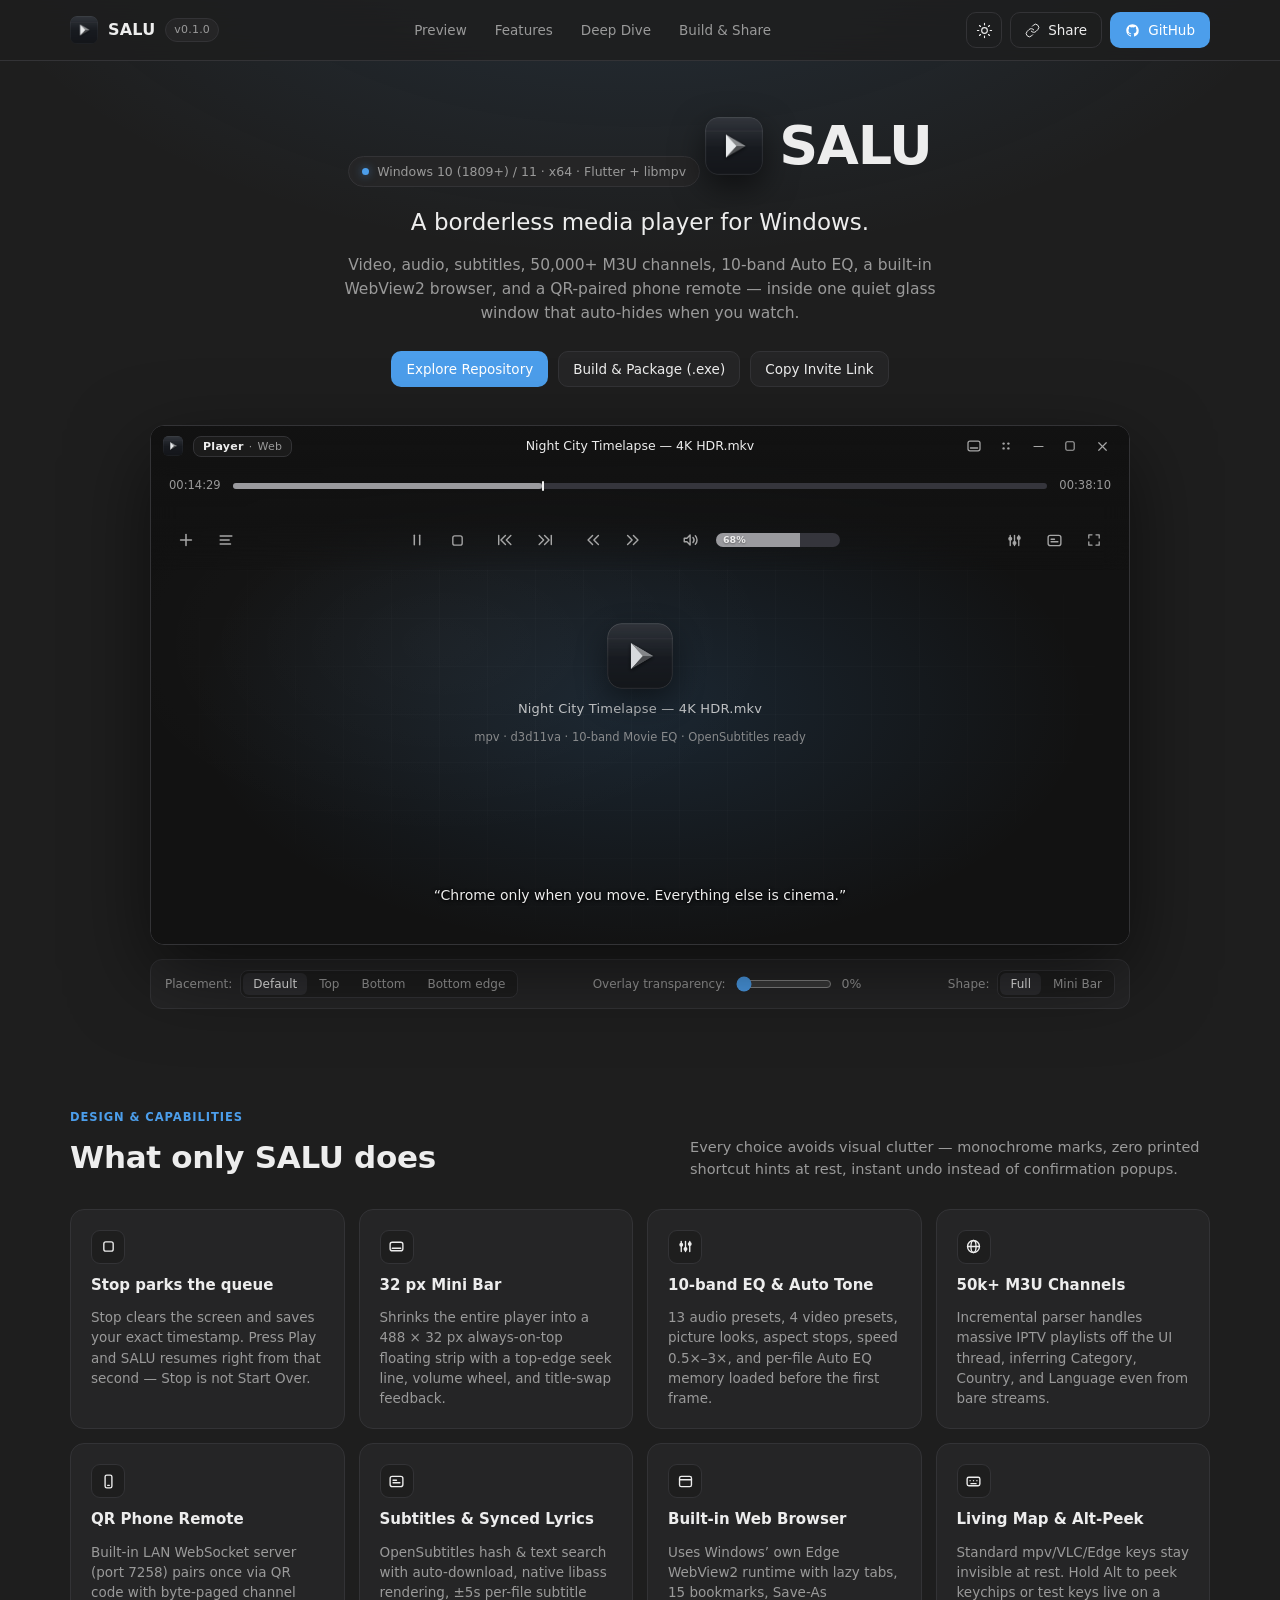
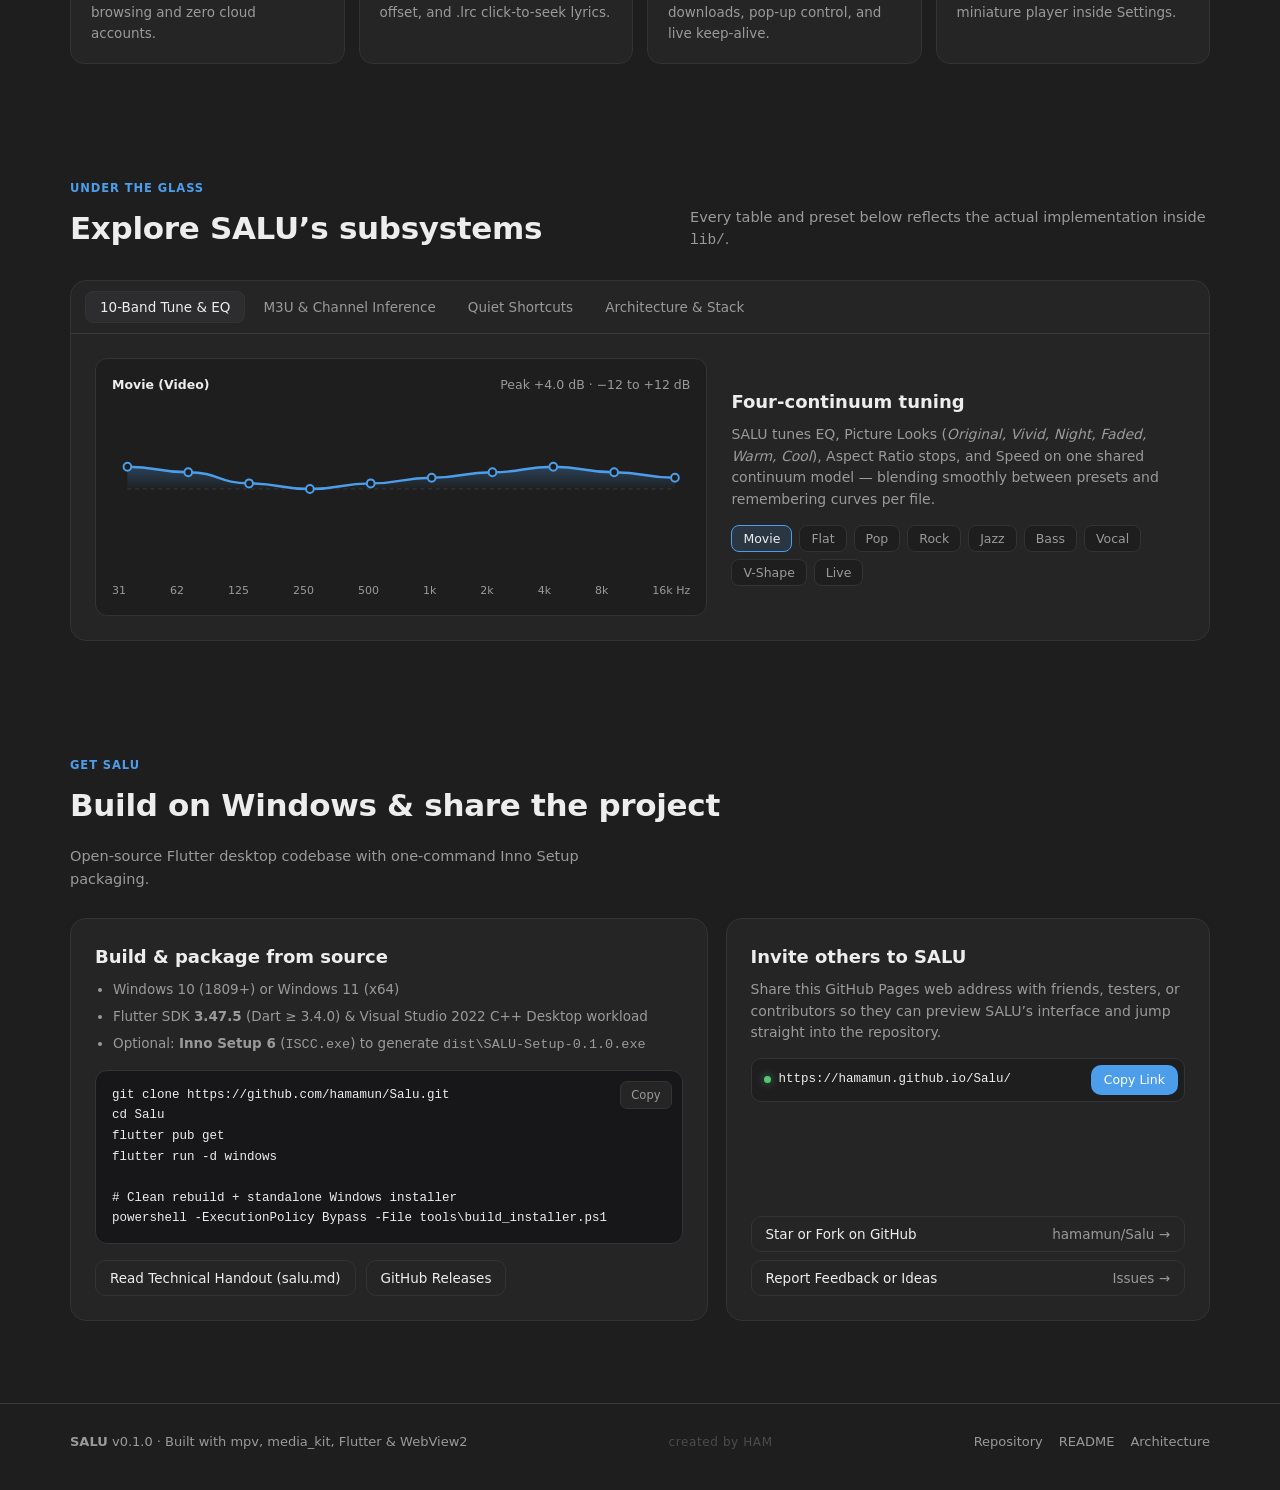
==== docs/index.html @ fbaf81c7 "docs: add README and GitHub Pages showcase site Co-authored-by: arena-agent <297053741+arena-agent@u" ====
<!DOCTYPE html>
<html lang="en" data-theme="dark">
<head>
  <meta charset="UTF-8" />
  <meta name="viewport" content="width=device-width, initial-scale=1.0" />
  <title>SALU — A borderless media player for Windows</title>
  <meta name="description" content="SALU is a borderless Flutter + mpv media player for Windows 10/11 with a 32 px Mini Bar, 10-band EQ, 50k+ M3U IPTV channels, subtitles & synced lyrics, built-in WebView2 browser, and QR phone remote." />
  <link rel="icon" type="image/png" href="assets/favicon.png" />

  <!-- Open Graph / Share preview -->
  <meta property="og:type" content="website" />
  <meta property="og:title" content="SALU — A borderless media player for Windows" />
  <meta property="og:description" content="Video, audio, subtitles, 50k+ M3U channels, 10-band EQ, 32 px Mini Bar, built-in Edge WebView2 browser, and QR Phone Remote — in one quiet glass window." />
  <meta property="og:url" content="https://hamamun.github.io/Salu/" />
  <meta property="og:image" content="https://hamamun.github.io/Salu/assets/og-card.png" />
  <meta name="twitter:card" content="summary_large_image" />
  <meta name="twitter:title" content="SALU — A borderless media player for Windows" />
  <meta name="twitter:description" content="A modern, mpv-powered borderless media player for Windows 10 & 11." />
  <meta name="twitter:image" content="https://hamamun.github.io/Salu/assets/og-card.png" />

  <link rel="stylesheet" href="styles.css" />
</head>
<body>
  <!-- Sticky Glass Header -->
  <header class="topbar">
    <div class="container topbar-inner">
      <a href="#top" class="brand" aria-label="SALU Home">
        <img src="assets/salu_logo.png" alt="SALU Logo" />
        <span class="brand-name">SALU</span>
        <span class="version-pill tabular">v0.1.0</span>
      </a>

      <nav class="nav-links" aria-label="Sections">
        <a href="#showcase">Preview</a>
        <a href="#features">Features</a>
        <a href="#explorer">Deep Dive</a>
        <a href="#install">Build &amp; Share</a>
      </nav>

      <div class="nav-actions">
        <button id="themeToggleBtn" class="btn btn-ghost btn-icon" type="button" title="Toggle Dark / Light theme" aria-label="Toggle Dark / Light theme">
          <svg width="17" height="17" viewBox="0 0 24 24" fill="none" stroke="currentColor" stroke-width="1.6" stroke-linecap="round" stroke-linejoin="round" aria-hidden="true">
            <circle cx="12" cy="12" r="4"></circle>
            <path d="M12 2v2M12 20v2M4.93 4.93l1.41 1.41M17.66 17.66l1.41 1.41M2 12h2M20 12h2M4.93 19.07l1.41-1.41M17.66 6.34l1.41-1.41"></path>
          </svg>
        </button>
        <button id="shareHeaderBtn" class="btn btn-ghost" type="button" title="Copy shareable link">
          <svg width="15" height="15" viewBox="0 0 24 24" fill="none" stroke="currentColor" stroke-width="1.6" stroke-linecap="round" stroke-linejoin="round" aria-hidden="true">
            <path d="M10 13a5 5 0 0 0 7.54.54l3-3a5 5 0 0 0-7.07-7.07l-1.72 1.71"></path>
            <path d="M14 11a5 5 0 0 0-7.54-.54l-3 3a5 5 0 0 0 7.07 7.07l1.71-1.71"></path>
          </svg>
          <span>Share</span>
        </button>
        <a class="btn btn-primary" href="https://github.com/hamamun/Salu" target="_blank" rel="noopener">
          <svg width="15" height="15" viewBox="0 0 24 24" fill="currentColor" aria-hidden="true">
            <path d="M12 2C6.477 2 2 6.484 2 12.017c0 4.425 2.865 8.18 6.839 9.504.5.092.682-.217.682-.483 0-.237-.008-.868-.013-1.703-2.782.605-3.369-1.343-3.369-1.343-.454-1.158-1.11-1.466-1.11-1.466-.908-.62.069-.608.069-.608 1.003.07 1.53 1.032 1.53 1.032.892 1.53 2.341 1.088 2.91.832.092-.647.35-1.088.636-1.338-2.22-.253-4.555-1.113-4.555-4.951 0-1.093.39-1.988 1.029-2.688-.103-.253-.446-1.272.098-2.65 0 0 .84-.27 2.75 1.026A9.564 9.564 0 0 1 12 6.844a9.59 9.59 0 0 1 2.504.337c1.909-1.296 2.747-1.027 2.747-1.027.546 1.379.202 2.398.1 2.651.64.7 1.028 1.595 1.028 2.688 0 3.848-2.339 4.695-4.566 4.943.359.309.678.92.678 1.855 0 1.338-.012 2.419-.012 2.747 0 .268.18.58.688.482A10.02 10.02 0 0 0 22 12.017C22 6.484 17.522 2 12 2Z"/>
          </svg>
          <span>GitHub</span>
        </a>
      </div>
    </div>
  </header>

  <main id="top">
    <!-- Hero + Interactive SALU Window -->
    <section id="showcase" class="hero">
      <div class="container">
        <div class="hero-header">
          <div class="hero-badge">
            <span class="status-dot accent"></span>
            <span>Windows 10 (1809+) / 11 · x64 · Flutter + libmpv</span>
          </div>
          <div class="hero-title-row">
            <img class="hero-logo" src="assets/salu_logo.png" alt="SALU" />
            <h1>SALU</h1>
          </div>
          <p class="hero-subtitle">A borderless media player for Windows.</p>
          <p class="hero-desc">
            Video, audio, subtitles, 50,000+ M3U channels, 10-band Auto EQ, a built-in WebView2 browser,
            and a QR-paired phone remote — inside one quiet glass window that auto-hides when you watch.
          </p>
          <div class="hero-ctas">
            <a class="btn btn-primary" href="https://github.com/hamamun/Salu" target="_blank" rel="noopener">Explore Repository</a>
            <a class="btn" href="#install">Build &amp; Package (.exe)</a>
            <button id="shareHeroBtn" class="btn" type="button">Copy Invite Link</button>
          </div>
        </div>

        <!-- Interactive SALU Player Mockup -->
        <div class="showcase-wrap">
          <div id="showcaseStage" class="showcase-stage">
            <!-- Full Window Mockup -->
            <div id="saluWindow" class="salu-window">
              <!-- Video / Audio Canvas -->
              <div class="player-canvas" id="playerCanvas">
                <div class="canvas-scene" id="canvasScene">
                  <div class="scene-grid"></div>
                </div>
                <div class="scene-center-mark">
                  <img src="assets/salu_logo.png" alt="" />
                  <div class="scene-status-line" id="canvasTitleLine">Night City Timelapse — 4K HDR.mkv</div>
                  <div class="scene-sub-line" id="canvasSubLine">mpv · d3d11va · 10-band Movie EQ · OpenSubtitles ready</div>
                </div>
                <div class="sample-subtitle" id="sampleSubtitle">“Chrome only when you move. Everything else is cinema.”</div>
              </div>

              <!-- Fused Chrome Block (Title Bar + Controller) -->
              <div class="chrome-shell" id="chromeShell" data-placement="default">
                <div class="chrome-titlebar">
                  <div class="title-left">
                    <img class="title-left-mark" src="assets/salu_logo.png" alt="" />
                    <button id="modeToggleBtn" class="mode-toggle" type="button" title="Switch Player · Web (Alt+W)">
                      <span class="mode-word is-lit" id="modeWordPlayer">Player</span>
                      <span class="mode-sep">·</span>
                      <span class="mode-word" id="modeWordWeb">Web</span>
                    </button>
                  </div>

                  <div class="title-center" id="windowTitleText">Night City Timelapse — 4K HDR.mkv</div>

                  <div class="title-captions">
                    <button id="enterMiniBtn" class="salu-icon-btn caption-btn" type="button" title="Mini Bar Mode (Ctrl+M)">
                      <svg width="16" height="16" viewBox="0 0 20 20" fill="none" stroke="currentColor" stroke-width="1.6" stroke-linecap="round" stroke-linejoin="round">
                        <rect x="2.5" y="4" width="15" height="12" rx="2.5"></rect>
                        <line x1="5.5" y1="12.5" x2="14.5" y2="12.5"></line>
                      </svg>
                    </button>
                    <button id="settingsHintBtn" class="salu-icon-btn caption-btn" type="button" title="Settings (F2)">
                      <svg width="16" height="16" viewBox="0 0 20 20" fill="currentColor">
                        <circle cx="7" cy="7" r="1.5"></circle>
                        <circle cx="13" cy="7" r="1.5"></circle>
                        <circle cx="7" cy="13" r="1.5"></circle>
                        <circle cx="13" cy="13" r="1.5"></circle>
                      </svg>
                    </button>
                    <button class="salu-icon-btn caption-btn" type="button" title="Minimize" onclick="window.__saluFlashOsd('Window · borderless caption')">
                      <svg width="15" height="15" viewBox="0 0 20 20" fill="none" stroke="currentColor" stroke-width="1.6" stroke-linecap="round">
                        <line x1="4" y1="10" x2="16" y2="10"></line>
                      </svg>
                    </button>
                    <button class="salu-icon-btn caption-btn" type="button" title="Maximize">
                      <svg width="14" height="14" viewBox="0 0 20 20" fill="none" stroke="currentColor" stroke-width="1.6" stroke-linejoin="round">
                        <rect x="4" y="4" width="12" height="12" rx="2"></rect>
                      </svg>
                    </button>
                    <button class="salu-icon-btn caption-btn" type="button" title="Close">
                      <svg width="15" height="15" viewBox="0 0 20 20" fill="none" stroke="currentColor" stroke-width="1.6" stroke-linecap="round">
                        <line x1="5" y1="5" x2="15" y2="15"></line>
                        <line x1="15" y1="5" x2="5" y2="15"></line>
                      </svg>
                    </button>
                  </div>
                </div>

                <!-- Controller Panel (Row 1 Timeline + Row 2 Controls) -->
                <div class="chrome-controller" id="chromeController">
                  <div class="timeline-row">
                    <span class="time-label tabular" id="timeElapsed">00:14:28</span>
                    <div class="seek-track" id="seekTrack" role="slider" aria-label="Timeline">
                      <div class="seek-fill" id="seekFill"></div>
                      <div class="seek-thumb" id="seekThumb"></div>
                      <div class="hover-chip tabular" id="hoverChip">00:14:28</div>
                    </div>
                    <span class="time-label right tabular" id="timeTotal">00:38:10</span>
                  </div>

                  <div class="controls-row">
                    <div class="ctrl-left">
                      <button id="openPlusBtn" class="salu-icon-btn ctrl-btn open-plus" type="button" title="Open media">
                        <svg width="18" height="18" viewBox="0 0 20 20" fill="none" stroke="currentColor" stroke-width="1.7" stroke-linecap="round">
                          <line x1="10" y1="4" x2="10" y2="16"></line>
                          <line x1="4" y1="10" x2="16" y2="10"></line>
                        </svg>
                      </button>

                      <!-- Level-1 Open Media Glass Pill -->
                      <div class="open-pill" id="openPill">
                        <button class="salu-icon-btn ctrl-btn" type="button" title="Open File (Ctrl+O)" data-open-action="Open File dialog">
                          <svg width="17" height="17" viewBox="0 0 20 20" fill="none" stroke="currentColor" stroke-width="1.6" stroke-linecap="round">
                            <rect x="2.5" y="3.5" width="15" height="13" rx="2"></rect>
                            <line x1="2.5" y1="8" x2="4.5" y2="8"></line>
                            <line x1="2.5" y1="12" x2="4.5" y2="12"></line>
                            <line x1="15.5" y1="8" x2="17.5" y2="8"></line>
                            <line x1="15.5" y1="12" x2="17.5" y2="12"></line>
                          </svg>
                        </button>
                        <button class="salu-icon-btn ctrl-btn" type="button" title="Open Folder (Ctrl+Shift+O)" data-open-action="Open Folder · natural sort">
                          <svg width="17" height="17" viewBox="0 0 20 20" fill="none" stroke="currentColor" stroke-width="1.6" stroke-linecap="round">
                            <rect x="5.5" y="3" width="12" height="10" rx="2" opacity="0.55"></rect>
                            <rect x="2.5" y="7" width="12" height="10" rx="2"></rect>
                          </svg>
                        </button>
                        <button class="salu-icon-btn ctrl-btn" type="button" title="Open URL / M3U (Ctrl+U)" data-open-action="Open URL · M3U / Stream">
                          <svg width="17" height="17" viewBox="0 0 20 20" fill="none" stroke="currentColor" stroke-width="1.6" stroke-linecap="round">
                            <g transform="rotate(-45 10 10)">
                              <rect x="3" y="7" width="8.5" height="6" rx="3"></rect>
                              <rect x="8.5" y="7" width="8.5" height="6" rx="3"></rect>
                            </g>
                          </svg>
                        </button>
                      </div>

                      <button id="playlistBtn" class="salu-icon-btn ctrl-btn" type="button" title="Playlist &amp; Channels (Ctrl+L)">
                        <svg width="18" height="18" viewBox="0 0 20 20" fill="none" stroke="currentColor" stroke-width="1.6" stroke-linecap="round">
                          <line x1="3.5" y1="5.5" x2="16.5" y2="5.5"></line>
                          <line x1="3.5" y1="10" x2="13.5" y2="10"></line>
                          <line x1="3.5" y1="14.5" x2="15" y2="14.5"></line>
                        </svg>
                      </button>
                    </div>

                    <div class="ctrl-center">
                      <div class="ctrl-group">
                        <button id="playPauseBtn" class="salu-icon-btn ctrl-btn" type="button" title="Play / Pause (Space)">
                          <svg id="playPauseSvg" width="18" height="18" viewBox="0 0 20 20" fill="none" stroke="currentColor" stroke-width="1.7" stroke-linecap="round" stroke-linejoin="round">
                            <line x1="7" y1="4.8" x2="7" y2="15.2"></line>
                            <line x1="13" y1="4.8" x2="13" y2="15.2"></line>
                          </svg>
                        </button>
                        <button id="stopBtn" class="salu-icon-btn ctrl-btn" type="button" title="Stop — parks queue (S)">
                          <svg width="17" height="17" viewBox="0 0 20 20" fill="none" stroke="currentColor" stroke-width="1.6" stroke-linejoin="round">
                            <rect x="4.5" y="4.5" width="11" height="11" rx="2.4"></rect>
                          </svg>
                        </button>
                      </div>

                      <div class="ctrl-group">
                        <button id="prevBtn" class="salu-icon-btn ctrl-btn" type="button" title="Previous item (PgUp)">
                          <svg width="18" height="18" viewBox="0 0 20 20" fill="none" stroke="currentColor" stroke-width="1.6" stroke-linecap="round" stroke-linejoin="round">
                            <line x1="3" y1="5" x2="3" y2="15"></line>
                            <polyline points="10.5,5 5.5,10 10.5,15"></polyline>
                            <polyline points="16.5,5 11.5,10 16.5,15"></polyline>
                          </svg>
                        </button>
                        <button id="nextBtn" class="salu-icon-btn ctrl-btn" type="button" title="Next item (PgDn)">
                          <svg width="18" height="18" viewBox="0 0 20 20" fill="none" stroke="currentColor" stroke-width="1.6" stroke-linecap="round" stroke-linejoin="round">
                            <polyline points="3.5,5 8.5,10 3.5,15"></polyline>
                            <polyline points="9.5,5 14.5,10 9.5,15"></polyline>
                            <line x1="17" y1="5" x2="17" y2="15"></line>
                          </svg>
                        </button>
                      </div>

                      <div class="ctrl-group">
                        <button id="seekBackBtn" class="salu-icon-btn ctrl-btn" type="button" title="Seek -5s (Left Arrow)">
                          <svg width="18" height="18" viewBox="0 0 20 20" fill="none" stroke="currentColor" stroke-width="1.6" stroke-linecap="round" stroke-linejoin="round">
                            <polyline points="9.5,5 4.5,10 9.5,15"></polyline>
                            <polyline points="16,5 11,10 16,15"></polyline>
                          </svg>
                        </button>
                        <button id="seekFwdBtn" class="salu-icon-btn ctrl-btn" type="button" title="Seek +5s (Right Arrow)">
                          <svg width="18" height="18" viewBox="0 0 20 20" fill="none" stroke="currentColor" stroke-width="1.6" stroke-linecap="round" stroke-linejoin="round">
                            <polyline points="4,5 9,10 4,15"></polyline>
                            <polyline points="10.5,5 15.5,10 10.5,15"></polyline>
                          </svg>
                        </button>
                      </div>

                      <div class="ctrl-sound">
                        <button id="muteBtn" class="salu-icon-btn ctrl-btn" type="button" title="Mute / Unmute (M)">
                          <svg id="muteSvg" width="18" height="18" viewBox="0 0 20 20" fill="none" stroke="currentColor" stroke-width="1.6" stroke-linecap="round" stroke-linejoin="round">
                            <polygon points="2.5,8 5.5,8 9,4.5 9,15.5 5.5,12 2.5,12"></polygon>
                            <path d="M12.2 7.2a4.2 4.2 0 0 1 0 5.6"></path>
                            <path d="M14.8 5.2a7 7 0 0 1 0 9.6"></path>
                          </svg>
                        </button>
                        <div class="volume-bar" id="volumeBar" title="Volume">
                          <div class="volume-fill" id="volumeFill"></div>
                          <span class="volume-pct tabular" id="volumePct">68%</span>
                        </div>
                      </div>
                    </div>

                    <div class="ctrl-right">
                      <button class="salu-icon-btn ctrl-btn" type="button" title="Tune · EQ &amp; Picture (Ctrl+E)" onclick="window.__saluFlashOsd('Tune · Movie EQ · Auto Tone')">
                        <svg width="17" height="17" viewBox="0 0 20 20" fill="none" stroke="currentColor" stroke-width="1.6" stroke-linecap="round">
                          <line x1="5" y1="4" x2="5" y2="16"></line>
                          <line x1="10" y1="4" x2="10" y2="16"></line>
                          <line x1="15" y1="4" x2="15" y2="16"></line>
                          <circle cx="5" cy="8" r="1.6" fill="currentColor"></circle>
                          <circle cx="10" cy="13" r="1.6" fill="currentColor"></circle>
                          <circle cx="15" cy="7" r="1.6" fill="currentColor"></circle>
                        </svg>
                      </button>
                      <button class="salu-icon-btn ctrl-btn" type="button" title="Tracks &amp; Subtitles (C / Ctrl+Shift+F)" onclick="window.__saluFlashOsd('Subtitles · English (.srt)')">
                        <svg width="17" height="17" viewBox="0 0 20 20" fill="none" stroke="currentColor" stroke-width="1.6" stroke-linecap="round">
                          <rect x="2.5" y="4" width="15" height="12" rx="2.5"></rect>
                          <line x1="6" y1="11.5" x2="14" y2="11.5"></line>
                          <line x1="6" y1="8.5" x2="10" y2="8.5"></line>
                        </svg>
                      </button>
                      <button class="salu-icon-btn ctrl-btn" type="button" title="Fullscreen (F / F11)" onclick="window.__saluFlashOsd('Fullscreen · cursor hides with chrome')">
                        <svg width="16" height="16" viewBox="0 0 20 20" fill="none" stroke="currentColor" stroke-width="1.6" stroke-linecap="round" stroke-linejoin="round">
                          <polyline points="3.5,7.5 3.5,3.5 7.5,3.5"></polyline>
                          <polyline points="12.5,3.5 16.5,3.5 16.5,7.5"></polyline>
                          <polyline points="16.5,12.5 16.5,16.5 12.5,16.5"></polyline>
                          <polyline points="7.5,16.5 3.5,16.5 3.5,12.5"></polyline>
                        </svg>
                      </button>
                    </div>
                  </div>
                </div>
              </div>

              <!-- OSD Capsule -->
              <div class="osd-capsule tabular" id="osdCapsule">
                <span id="osdText">Paused · 00:14:28</span>
              </div>

              <!-- Slide-Out Playlist Drawer -->
              <aside class="playlist-drawer" id="playlistDrawer" aria-label="Playlist Queue">
                <div class="drawer-header">
                  <div class="drawer-search">
                    <svg width="13" height="13" viewBox="0 0 20 20" fill="none" stroke="currentColor" stroke-width="1.7" stroke-linecap="round">
                      <circle cx="9" cy="9" r="5.5"></circle>
                      <line x1="13.2" y1="13.2" x2="17" y2="17"></line>
                    </svg>
                    <span>3 / 3</span>
                  </div>
                  <button id="closePlaylistBtn" class="salu-icon-btn" type="button" title="Close">
                    <svg width="14" height="14" viewBox="0 0 20 20" fill="none" stroke="currentColor" stroke-width="1.6" stroke-linecap="round">
                      <line x1="5" y1="5" x2="15" y2="15"></line>
                      <line x1="15" y1="5" x2="5" y2="15"></line>
                    </svg>
                  </button>
                </div>
                <div class="drawer-list" id="queueList"></div>
              </aside>

              <!-- Built-in WebView2 Browser Mode Surface -->
              <div class="web-surface" id="webSurface">
                <div class="web-tabs-bar">
                  <div class="web-tab is-active">
                    <span class="status-dot"></span>
                    <span>SALU Web Browser</span>
                  </div>
                  <div class="web-tab">
                    <span>GitHub · hamamun/Salu</span>
                  </div>
                </div>
                <div class="web-nav-bar">
                  <button class="salu-icon-btn" type="button" title="Back (Alt+Left)">
                    <svg width="15" height="15" viewBox="0 0 20 20" fill="none" stroke="currentColor" stroke-width="1.6" stroke-linecap="round" stroke-linejoin="round"><polyline points="12,4 6,10 12,16"></polyline></svg>
                  </button>
                  <button class="salu-icon-btn" type="button" title="Forward (Alt+Right)">
                    <svg width="15" height="15" viewBox="0 0 20 20" fill="none" stroke="currentColor" stroke-width="1.6" stroke-linecap="round" stroke-linejoin="round"><polyline points="8,4 14,10 8,16"></polyline></svg>
                  </button>
                  <button class="salu-icon-btn" type="button" title="Reload (Ctrl+R)">
                    <svg width="15" height="15" viewBox="0 0 20 20" fill="none" stroke="currentColor" stroke-width="1.6" stroke-linecap="round" stroke-linejoin="round"><path d="M16 10a6 6 0 1 1-1.76-4.24"></path><polyline points="16,3.5 16,7.5 12,7.5"></polyline></svg>
                  </button>
                  <div class="web-address">https://github.com/hamamun/Salu</div>
                  <button id="closeWebBtn" class="salu-icon-btn" type="button" title="Return to Player">
                    <svg width="15" height="15" viewBox="0 0 20 20" fill="none" stroke="currentColor" stroke-width="1.6" stroke-linecap="round"><line x1="5" y1="5" x2="15" y2="15"></line><line x1="15" y1="5" x2="5" y2="15"></line></svg>
                  </button>
                </div>
                <div class="web-start-page">
                  <img src="assets/salu_logo.png" alt="SALU Browser" />
                  <strong>SALU Web Browser</strong>
                  <span style="font-size:13px; color:var(--text-2); max-width:420px;">
                    Powered by Windows&rsquo; built-in Edge WebView2 runtime. Tabs stay alive in the background when you switch back to Player mode.
                  </span>
                  <div class="web-bookmarks">
                    <span class="web-bm-chip"><span class="status-dot"></span> Google Search</span>
                    <span class="web-bm-chip">Pop-up Guard ON</span>
                    <span class="web-bm-chip">Ask where to save</span>
                    <span class="web-bm-chip">Auto-clear policies</span>
                  </div>
                </div>
              </div>
            </div>

            <!-- 488x32 Mini Bar Mode Mockup -->
            <div id="miniBarWindow" class="mini-bar-window" aria-label="SALU Mini Bar">
              <div class="mini-top-meter" id="miniSeekMeter" title="Top-edge seek meter">
                <div class="mini-top-meter-fill" id="miniSeekFill"></div>
              </div>
              <img class="mini-brand" src="assets/salu_logo.png" alt="" />
              <button id="miniPlayBtn" class="salu-icon-btn mini-hit" type="button">
                <svg id="miniPlaySvg" width="15" height="15" viewBox="0 0 20 20" fill="none" stroke="currentColor" stroke-width="1.7" stroke-linecap="round">
                  <line x1="7" y1="5" x2="7" y2="15"></line><line x1="13" y1="5" x2="13" y2="15"></line>
                </svg>
              </button>
              <button id="miniStopBtn" class="salu-icon-btn mini-hit" type="button">
                <svg width="14" height="14" viewBox="0 0 20 20" fill="none" stroke="currentColor" stroke-width="1.6"><rect x="4.5" y="4.5" width="11" height="11" rx="2.4"></rect></svg>
              </button>
              <div class="mini-gap-sm"></div>
              <button id="miniPrevBtn" class="salu-icon-btn mini-hit" type="button">
                <svg width="14" height="14" viewBox="0 0 20 20" fill="none" stroke="currentColor" stroke-width="1.6" stroke-linecap="round" stroke-linejoin="round"><line x1="3" y1="5" x2="3" y2="15"></line><polyline points="10.5,5 5.5,10 10.5,15"></polyline><polyline points="16.5,5 11.5,10 16.5,15"></polyline></svg>
              </button>
              <button id="miniNextBtn" class="salu-icon-btn mini-hit" type="button">
                <svg width="14" height="14" viewBox="0 0 20 20" fill="none" stroke="currentColor" stroke-width="1.6" stroke-linecap="round" stroke-linejoin="round"><polyline points="3.5,5 8.5,10 3.5,15"></polyline><polyline points="9.5,5 14.5,10 9.5,15"></polyline><line x1="17" y1="5" x2="17" y2="15"></line></svg>
              </button>
              <div class="mini-gap-md"></div>
              <button id="miniMuteBtn" class="salu-icon-btn mini-hit" type="button">
                <svg width="14" height="14" viewBox="0 0 20 20" fill="none" stroke="currentColor" stroke-width="1.6" stroke-linecap="round" stroke-linejoin="round"><polygon points="2.5,8 5.5,8 9,4.5 9,15.5 5.5,12 2.5,12"></polygon><path d="M12.5 7.5a3.8 3.8 0 0 1 0 5"></path></svg>
              </button>
              <div class="mini-wheel" id="miniWheel" title="Scroll or click to step volume"></div>
              <div class="mini-title" id="miniTitleText">Night City Timelapse — 4K HDR.mkv</div>
              <button id="exitMiniBtn" class="salu-icon-btn mini-hit" type="button" title="Restore full window (Esc)">
                <svg width="14" height="14" viewBox="0 0 20 20" fill="none" stroke="currentColor" stroke-width="1.6" stroke-linecap="round" stroke-linejoin="round"><polyline points="12,4 16,4 16,8"></polyline><polyline points="8,16 4,16 4,12"></polyline><line x1="16" y1="4" x2="11" y2="9"></line><line x1="4" y1="16" x2="9" y2="11"></line></svg>
              </button>
            </div>
          </div>

          <!-- Interactive Appearance Controls (reflecting Settings -> Appearance) -->
          <div class="showcase-toolbar">
            <div class="toolbar-group">
              <span class="toolbar-label">Placement:</span>
              <div class="pill-switch" id="placementPills">
                <button class="pill-opt is-selected" type="button" data-placement="default">Default</button>
                <button class="pill-opt" type="button" data-placement="top">Top</button>
                <button class="pill-opt" type="button" data-placement="bottom">Bottom</button>
                <button class="pill-opt" type="button" data-placement="bottomEdge">Bottom edge</button>
              </div>
            </div>

            <div class="toolbar-group">
              <span class="toolbar-label">Overlay transparency:</span>
              <div class="range-control">
                <input id="transparencySlider" type="range" min="0" max="40" step="5" value="0" aria-label="Overlay transparency percentage" />
                <span id="transparencyVal" class="tabular" style="min-width: 32px; color: var(--text-2);">0%</span>
              </div>
            </div>

            <div class="toolbar-group">
              <span class="toolbar-label">Shape:</span>
              <div class="pill-switch">
                <button class="pill-opt is-selected" id="shapeFullBtn" type="button">Full</button>
                <button class="pill-opt" id="shapeMiniBtn" type="button">Mini Bar</button>
              </div>
            </div>
          </div>
        </div>
      </div>
    </section>

    <!-- What Only SALU Does -->
    <section id="features" class="section">
      <div class="container">
        <div class="section-head">
          <div>
            <div class="section-kicker">Design &amp; Capabilities</div>
            <h2 class="section-title">What only SALU does</h2>
          </div>
          <p class="section-note">
            Every choice avoids visual clutter — monochrome marks, zero printed shortcut hints at rest, instant undo instead of confirmation popups.
          </p>
        </div>

        <div class="feature-grid">
          <article class="feature-card">
            <div class="feature-icon">
              <svg width="17" height="17" viewBox="0 0 20 20" fill="none" stroke="currentColor" stroke-width="1.6"><rect x="4.5" y="4.5" width="11" height="11" rx="2.4"></rect></svg>
            </div>
            <h3>Stop parks the queue</h3>
            <p>Stop clears the screen and saves your exact timestamp. Press Play and SALU resumes right from that second — Stop is not Start Over.</p>
          </article>

          <article class="feature-card">
            <div class="feature-icon">
              <svg width="17" height="17" viewBox="0 0 20 20" fill="none" stroke="currentColor" stroke-width="1.6" stroke-linecap="round"><rect x="2.5" y="5" width="15" height="10" rx="2.5"></rect><line x1="5" y1="12" x2="15" y2="12"></line></svg>
            </div>
            <h3>32 px Mini Bar</h3>
            <p>Shrinks the entire player into a 488 × 32 px always-on-top floating strip with a top-edge seek line, volume wheel, and title-swap feedback.</p>
          </article>

          <article class="feature-card">
            <div class="feature-icon">
              <svg width="17" height="17" viewBox="0 0 20 20" fill="none" stroke="currentColor" stroke-width="1.6" stroke-linecap="round"><line x1="5" y1="4" x2="5" y2="16"></line><line x1="10" y1="4" x2="10" y2="16"></line><line x1="15" y1="4" x2="15" y2="16"></line><circle cx="5" cy="8" r="1.5" fill="currentColor"></circle><circle cx="10" cy="13" r="1.5" fill="currentColor"></circle><circle cx="15" cy="7" r="1.5" fill="currentColor"></circle></svg>
            </div>
            <h3>10-band EQ &amp; Auto Tone</h3>
            <p>13 audio presets, 4 video presets, picture looks, aspect stops, speed 0.5×–3×, and per-file Auto EQ memory loaded before the first frame.</p>
          </article>

          <article class="feature-card">
            <div class="feature-icon">
              <svg width="17" height="17" viewBox="0 0 20 20" fill="none" stroke="currentColor" stroke-width="1.6" stroke-linecap="round"><circle cx="10" cy="10" r="7"></circle><ellipse cx="10" cy="10" rx="3" ry="7"></ellipse><line x1="3" y1="10" x2="17" y2="10"></line></svg>
            </div>
            <h3>50k+ M3U Channels</h3>
            <p>Incremental parser handles massive IPTV playlists off the UI thread, inferring Category, Country, and Language even from bare streams.</p>
          </article>

          <article class="feature-card">
            <div class="feature-icon">
              <svg width="17" height="17" viewBox="0 0 20 20" fill="none" stroke="currentColor" stroke-width="1.6" stroke-linecap="round"><rect x="6" y="2.5" width="8" height="15" rx="2"></rect><line x1="9" y1="14.5" x2="11" y2="14.5"></line></svg>
            </div>
            <h3>QR Phone Remote</h3>
            <p>Built-in LAN WebSocket server (port 7258) pairs once via QR code with byte-paged channel browsing and zero cloud accounts.</p>
          </article>

          <article class="feature-card">
            <div class="feature-icon">
              <svg width="17" height="17" viewBox="0 0 20 20" fill="none" stroke="currentColor" stroke-width="1.6" stroke-linecap="round"><rect x="2.5" y="4" width="15" height="12" rx="2.5"></rect><line x1="6" y1="11.5" x2="14" y2="11.5"></line><line x1="6" y1="8.5" x2="10" y2="8.5"></line></svg>
            </div>
            <h3>Subtitles &amp; Synced Lyrics</h3>
            <p>OpenSubtitles hash &amp; text search with auto-download, native libass rendering, ±5s per-file subtitle offset, and .lrc click-to-seek lyrics.</p>
          </article>

          <article class="feature-card">
            <div class="feature-icon">
              <svg width="17" height="17" viewBox="0 0 20 20" fill="none" stroke="currentColor" stroke-width="1.6" stroke-linecap="round"><rect x="3" y="4" width="14" height="12" rx="2"></rect><line x1="3" y1="8" x2="17" y2="8"></line></svg>
            </div>
            <h3>Built-in Web Browser</h3>
            <p>Uses Windows&rsquo; own Edge WebView2 runtime with lazy tabs, 15 bookmarks, Save-As downloads, pop-up control, and live keep-alive.</p>
          </article>

          <article class="feature-card">
            <div class="feature-icon">
              <svg width="17" height="17" viewBox="0 0 20 20" fill="none" stroke="currentColor" stroke-width="1.6" stroke-linecap="round"><rect x="2.5" y="5" width="15" height="10" rx="2"></rect><line x1="6" y1="9" x2="6" y2="9"></line><line x1="10" y1="9" x2="10" y2="9"></line><line x1="14" y1="9" x2="14" y2="9"></line><line x1="7" y1="12.5" x2="13" y2="12.5"></line></svg>
            </div>
            <h3>Living Map &amp; Alt-Peek</h3>
            <p>Standard mpv/VLC/Edge keys stay invisible at rest. Hold Alt to peek keychips or test keys live on a miniature player inside Settings.</p>
          </article>
        </div>
      </div>
    </section>

    <!-- Interactive Deep Dive Tabs -->
    <section id="explorer" class="section">
      <div class="container">
        <div class="section-head">
          <div>
            <div class="section-kicker">Under the Glass</div>
            <h2 class="section-title">Explore SALU&rsquo;s subsystems</h2>
          </div>
          <p class="section-note">
            Every table and preset below reflects the actual implementation inside <code style="font-family:var(--font-mono);">lib/</code>.
          </p>
        </div>

        <div class="explorer-card">
          <div class="explorer-tabs" role="tablist">
            <button class="explorer-tab is-active" type="button" data-pane="pane-eq">10-Band Tune &amp; EQ</button>
            <button class="explorer-tab" type="button" data-pane="pane-iptv">M3U &amp; Channel Inference</button>
            <button class="explorer-tab" type="button" data-pane="pane-shortcuts">Quiet Shortcuts</button>
            <button class="explorer-tab" type="button" data-pane="pane-stack">Architecture &amp; Stack</button>
          </div>

          <!-- Pane 1: EQ Curve -->
          <div id="pane-eq" class="explorer-pane is-active">
            <div class="eq-layout">
              <div class="eq-canvas-box">
                <div style="display:flex; justify-content:space-between; align-items:center; margin-bottom:10px; font-size:12.5px; color:var(--text-2);">
                  <span id="eqPresetLabel" style="color:var(--text); font-weight:600;">Movie (Video EQ)</span>
                  <span class="tabular" id="eqPeakLabel">Peak +4.0 dB · −12 to +12 dB</span>
                </div>
                <svg id="eqSvg" class="eq-svg" viewBox="0 0 600 170" preserveAspectRatio="none"></svg>
                <div style="display:flex; justify-content:space-between; font-size:11px; color:var(--text-2); margin-top:8px;" class="tabular">
                  <span>31</span><span>62</span><span>125</span><span>250</span><span>500</span><span>1k</span><span>2k</span><span>4k</span><span>8k</span><span>16k Hz</span>
                </div>
              </div>

              <div>
                <h3 style="margin:0 0 8px; font-size:18px;">Four-continuum tuning</h3>
                <p style="margin:0 0 14px; font-size:14px; color:var(--text-2);">
                  SALU tunes EQ, Picture Looks (<em>Original, Vivid, Night, Faded, Warm, Cool</em>), Aspect Ratio stops, and Speed on one shared continuum model — blending smoothly between presets and remembering curves per file.
                </p>
                <div class="eq-presets" id="eqPresetsContainer"></div>
              </div>
            </div>
          </div>

          <!-- Pane 2: IPTV -->
          <div id="pane-iptv" class="explorer-pane">
            <div class="iptv-grid">
              <div>
                <h3 style="margin:0 0 8px; font-size:18px;">Zero-cap incremental M3U8 parsing</h3>
                <p style="margin:0 0 12px; font-size:14px; color:var(--text-2);">
                  Playlists opened from local files or direct URLs are parsed incrementally by SALU itself — never dumped raw into mpv. Even bare playlists without tags infer Country and Language from <code style="font-family:var(--font-mono);">tvg-id</code>, prefixes, or stream queries.
                </p>
                <ul class="req-list">
                  <li><strong>Grouping modes:</strong> Flat · Category · Country · Language</li>
                  <li><strong>Provider favourites:</strong> survive credential rotations without storing raw stream URLs</li>
                  <li><strong>3-strike dead-channel skip:</strong> automatically advances past unreachable streams</li>
                  <li><strong>Clean live timeline:</strong> still soft indicator light inside the controller</li>
                </ul>
              </div>

              <div class="channel-sample-list">
                <div class="channel-row">
                  <span class="channel-meta">
                    <span class="status-dot"></span>
                    <span>ATN Bangla HD</span>
                  </span>
                  <span class="channel-meta">
                    <span class="channel-tag">BD · tvg-id</span>
                    <span class="channel-tag">Bangla</span>
                  </span>
                </div>
                <div class="channel-row">
                  <span class="channel-meta">
                    <span class="status-dot"></span>
                    <span>US | World News Live</span>
                  </span>
                  <span class="channel-meta">
                    <span class="channel-tag">US · group-title</span>
                    <span class="channel-tag">English</span>
                  </span>
                </div>
                <div class="channel-row">
                  <span class="channel-meta">
                    <span class="status-dot"></span>
                    <span>IN: Sony Ten 2 HD</span>
                  </span>
                  <span class="channel-meta">
                    <span class="channel-tag">IN · prefix</span>
                    <span class="channel-tag">Sports</span>
                  </span>
                </div>
                <div class="channel-row">
                  <span class="channel-meta">
                    <span class="status-dot" style="background:var(--dead); box-shadow:none;"></span>
                    <span>Stream Timeout (3-strike skipped)</span>
                  </span>
                  <span class="channel-meta">
                    <span class="channel-tag">Auto-skip</span>
                  </span>
                </div>
              </div>
            </div>
          </div>

          <!-- Pane 3: Shortcuts -->
          <div id="pane-shortcuts" class="explorer-pane">
            <div class="shortcut-scope-bar">
              <div>
                <strong style="font-size:15px;">One key, one meaning per mode</strong>
                <div style="font-size:13px; color:var(--text-2);">Modeled after mpv, VLC, and Microsoft Edge standards. Hold <kbd>Alt</kbd> inside SALU to peek bindings on hover.</div>
              </div>
              <div class="pill-switch" id="shortcutScopePills">
                <button class="pill-opt is-selected" type="button" data-scope="player">Player</button>
                <button class="pill-opt" type="button" data-scope="mini">Mini</button>
                <button class="pill-opt" type="button" data-scope="web">Web</button>
              </div>
            </div>
            <div class="shortcut-grid" id="shortcutGrid"></div>
          </div>

          <!-- Pane 4: Stack -->
          <div id="pane-stack" class="explorer-pane">
            <div class="stack-grid">
              <div class="stack-item">
                <strong>Flutter 3.47.5 + Win32</strong>
                <span>Borderless custom title bar via <code style="font-family:var(--font-mono);">window_manager</code>, strict single-instance IPC, multi-monitor DPI clamping.</span>
              </div>
              <div class="stack-item">
                <strong>media_kit + libmpv-2.dll</strong>
                <span>Hardware-accelerated playback (<code style="font-family:var(--font-mono);">d3d11va</code>), native <code style="font-family:var(--font-mono);">libass</code> subtitle rendering, audio filters.</span>
              </div>
              <div class="stack-item">
                <strong>Vendored WebView2</strong>
                <span>Wraps Windows&rsquo; system Edge runtime with <code style="font-family:var(--font-mono);">PreferredColorScheme</code> and Save-As download deferrals.</span>
              </div>
              <div class="stack-item">
                <strong>LAN Remote Server</strong>
                <span>Port <code style="font-family:var(--font-mono);">7258</code> authenticated WebSocket + QR pairing + byte-bounded 8 KiB paged queue protocol.</span>
              </div>
              <div class="stack-item">
                <strong>Detached Updater</strong>
                <span>Checks <code style="font-family:var(--font-mono);">libmpv-2.dll</code>, <code style="font-family:var(--font-mono);">WebView2Loader.dll</code>, and <code style="font-family:var(--font-mono);">yt-dlp.exe</code> with lock-safe swap on exit.</span>
              </div>
              <div class="stack-item">
                <strong>Inno Setup 6 Installer</strong>
                <span>Clean x64 installer (<code style="font-family:var(--font-mono);">salu.iss</code>) with HKCU Open-With registration &amp; clean uninstaller hooks.</span>
              </div>
            </div>
          </div>
        </div>
      </div>
    </section>

    <!-- Build, Package & Invite Others -->
    <section id="install" class="section">
      <div class="container">
        <div class="section-head">
          <div>
            <div class="section-kicker">Get SALU</div>
            <h2 class="section-title">Build on Windows &amp; share the project</h2>
          </div>
          <p class="section-note">
            Open-source Flutter desktop codebase with one-command Inno Setup packaging.
          </p>
        </div>

        <div class="install-grid">
          <div class="panel-card">
            <div>
              <h3 style="margin:0 0 8px; font-size:18px;">Build &amp; package from source</h3>
              <ul class="req-list" style="margin-bottom:14px;">
                <li>Windows 10 (1809+) or Windows 11 (x64)</li>
                <li>Flutter SDK <strong>3.47.5</strong> (Dart &ge; 3.4.0) &amp; Visual Studio 2022 C++ Desktop workload</li>
                <li>Optional: <strong>Inno Setup 6</strong> (<code style="font-family:var(--font-mono);">ISCC.exe</code>) to generate <code style="font-family:var(--font-mono);">dist\SALU-Setup-0.1.0.exe</code></li>
              </ul>

              <div class="code-block">
                <button id="copyBuildBtn" class="copy-btn" type="button">Copy</button>
<pre style="margin:0; font-family:inherit;">git clone https://github.com/hamamun/Salu.git
cd Salu
flutter pub get
flutter run -d windows

# Clean rebuild + standalone Windows installer
powershell -ExecutionPolicy Bypass -File tools\build_installer.ps1</pre>
              </div>
            </div>

            <div style="display:flex; flex-wrap:wrap; gap:10px;">
              <a class="btn" href="https://github.com/hamamun/Salu/blob/main/salu.md" target="_blank" rel="noopener">Read Technical Handout (salu.md)</a>
              <a class="btn" href="https://github.com/hamamun/Salu/releases" target="_blank" rel="noopener">GitHub Releases</a>
            </div>
          </div>

          <div class="panel-card">
            <div>
              <h3 style="margin:0 0 8px; font-size:18px;">Invite others to SALU</h3>
              <p style="margin:0 0 14px; font-size:14px; color:var(--text-2);">
                Share this GitHub Pages web address with friends, testers, or contributors so they can preview SALU&rsquo;s interface and jump straight into the repository.
              </p>

              <div class="share-box" style="margin-bottom:14px;">
                <span class="status-dot"></span>
                <span class="share-url" id="shareUrlText">https://hamamun.github.io/Salu/</span>
                <button id="copyShareUrlBtn" class="btn btn-primary" type="button" style="height:30px; padding:0 12px; font-size:12.5px;">Copy Link</button>
              </div>
            </div>

            <div style="display:flex; flex-direction:column; gap:8px;">
              <a class="btn" href="https://github.com/hamamun/Salu" target="_blank" rel="noopener" style="justify-content:space-between;">
                <span>Star or Fork on GitHub</span>
                <span style="color:var(--text-2);">hamamun/Salu &rarr;</span>
              </a>
              <a class="btn" href="https://github.com/hamamun/Salu/issues" target="_blank" rel="noopener" style="justify-content:space-between;">
                <span>Report Feedback or Ideas</span>
                <span style="color:var(--text-2);">Issues &rarr;</span>
              </a>
            </div>
          </div>
        </div>
      </div>
    </section>
  </main>

  <footer class="footer">
    <div class="container footer-inner">
      <div>
        <strong>SALU</strong> <span style="color:var(--text-2);">v0.1.0 · Built with mpv, media_kit, Flutter &amp; WebView2</span>
      </div>
      <div class="footer-sig">created by HAM</div>
      <div class="footer-links">
        <a href="https://github.com/hamamun/Salu" target="_blank" rel="noopener">Repository</a>
        <a href="https://github.com/hamamun/Salu/blob/main/README.md" target="_blank" rel="noopener">README</a>
        <a href="https://github.com/hamamun/Salu/blob/main/salu.md" target="_blank" rel="noopener">Architecture</a>
      </div>
    </div>
  </footer>

  <!-- Glass OSD-style Page Toast -->
  <div id="pageToast" class="page-toast" role="status" aria-live="polite">
    <span class="status-dot"></span>
    <span id="pageToastText">Link copied</span>
  </div>

  <script src="app.js"></script>
</body>
</html>
---- docs/styles.css ----
/* ==========================================================================
   SALU — GitHub Pages Showcase Stylesheet
   Tokens faithfully mirror lib/theme/app_theme.dart (AppPalette.saluDefault
   and AppPalette.light), plus OverlayAppearance (0%–40% tint reduction).
   ========================================================================== */

:root,
[data-theme="dark"] {
  --bg: #1E1E1E;
  --bg-deep: #171718;
  --backdrop: #121212;
  --surface: #252526;
  --surface-hi: #2D2D30;
  --glass-rgb: 30, 30, 30;
  --glass-alpha: 0.80;
  --accent: #4C9EEB;
  --accent-soft: rgba(76, 158, 235, 0.14);
  --text: #EDEDED;
  --icon-idle: #A6A6A6;
  --text-2: #9A9A9A;
  --whisper: rgba(237, 237, 237, 0.22);
  --divider: #3A3A3C;
  --outline: #333336;
  --alive: #57C777;
  --dead: #E05B5B;
  --unknown: #5A5A5E;
  --bar-track: #35353C;
  --bar-fill: rgba(255, 255, 255, 0.50);
  --bar-thumb: #F2F2F2;
  --bar-tick: rgba(255, 255, 255, 0.22);
  --chip-bg: rgba(44, 44, 49, 0.94);
  --hover-wash: rgba(255, 255, 255, 0.055);
  --caption-hover: rgba(255, 255, 255, 0.10);
  --scrim-rgb: 18, 18, 18;
  --shadow: rgba(0, 0, 0, 0.55);
  --code-bg: #171719;
  color-scheme: dark;
}

[data-theme="light"] {
  --bg: #F4F4F4;
  --bg-deep: #EAEAEF;
  --backdrop: #121212;
  --surface: #FFFFFF;
  --surface-hi: #E8E8EA;
  --glass-rgb: 244, 244, 247;
  --glass-alpha: 0.84;
  --accent: #1769AA;
  --accent-soft: rgba(23, 105, 170, 0.12);
  --text: #202124;
  --icon-idle: #5F6368;
  --text-2: #5F6368;
  --whisper: rgba(32, 33, 36, 0.24);
  --divider: #D5D5D8;
  --outline: #C9C9CE;
  --alive: #218739;
  --dead: #C62828;
  --unknown: #77777A;
  --bar-track: #B8BBC0;
  --bar-fill: rgba(102, 106, 112, 0.50);
  --bar-thumb: #25272B;
  --bar-tick: rgba(0, 0, 0, 0.22);
  --chip-bg: rgba(255, 255, 255, 0.96);
  --hover-wash: rgba(0, 0, 0, 0.045);
  --caption-hover: rgba(0, 0, 0, 0.08);
  --scrim-rgb: 244, 244, 247;
  --shadow: rgba(0, 0, 0, 0.18);
  --code-bg: #EBEBF0;
  color-scheme: light;
}

:root {
  --overlay-keep: 1;
  --font-sans: "Segoe UI Variable Display", "Segoe UI Variable Text", "Segoe UI Variable", "Segoe UI", -apple-system, BlinkMacSystemFont, system-ui, sans-serif;
  --font-mono: ui-monospace, "Cascadia Mono", "Consolas", "SFMono-Regular", monospace;
}

*, *::before, *::after {
  box-sizing: border-box;
}

html {
  scroll-behavior: smooth;
  background-color: var(--bg);
  color: var(--text);
  font-family: var(--font-sans);
  -webkit-font-smoothing: antialiased;
  -moz-osx-font-smoothing: grayscale;
}

body {
  margin: 0;
  background:
    radial-gradient(1000px 540px at 50% -120px, var(--accent-soft), transparent 70%),
    var(--bg);
  color: var(--text);
  line-height: 1.55;
  overflow-x: hidden;
  transition: background-color 180ms ease, color 180ms ease;
}

a {
  color: inherit;
  text-decoration: none;
}

button {
  font-family: inherit;
  cursor: pointer;
  border: none;
  background: none;
  color: inherit;
  padding: 0;
}

.tabular {
  font-variant-numeric: tabular-nums;
}

.container {
  width: min(1140px, calc(100% - 32px));
  margin: 0 auto;
}

/* ── SALU Icon Recipe (follow.md) ───────────────────────────────────────── */

.salu-icon-btn {
  display: inline-flex;
  align-items: center;
  justify-content: center;
  color: var(--icon-idle);
  transition: color 120ms ease-out, transform 120ms ease-out, opacity 120ms ease-out;
  user-select: none;
}

.salu-icon-btn:hover {
  color: var(--text);
  transform: scale(1.06);
}

.salu-icon-btn:active {
  transform: scale(0.90);
}

.salu-icon-btn.is-active {
  color: var(--text);
  filter: drop-shadow(0 0 6px rgba(255, 255, 255, 0.25));
}

.salu-icon-btn.is-dimmed {
  opacity: 0.35;
}

/* ── Sticky Glass Navigation ────────────────────────────────────────────── */

.topbar {
  position: sticky;
  top: 0;
  z-index: 40;
  background: rgba(var(--glass-rgb), 0.82);
  backdrop-filter: blur(18px);
  -webkit-backdrop-filter: blur(18px);
  border-bottom: 1px solid var(--outline);
}

.topbar-inner {
  display: flex;
  align-items: center;
  justify-content: space-between;
  gap: 16px;
  height: 60px;
}

.brand {
  display: inline-flex;
  align-items: center;
  gap: 10px;
  font-weight: 600;
  letter-spacing: 0.2px;
}

.brand img {
  width: 28px;
  height: 28px;
  border-radius: 7px;
  display: block;
}

.brand-name {
  font-size: 16px;
  font-weight: 600;
}

.version-pill {
  font-size: 11px;
  font-weight: 500;
  padding: 2px 8px;
  border-radius: 999px;
  background: var(--surface);
  border: 1px solid var(--outline);
  color: var(--text-2);
}

.nav-links {
  display: flex;
  align-items: center;
  gap: 6px;
}

.nav-links a {
  font-size: 13.5px;
  color: var(--text-2);
  padding: 6px 11px;
  border-radius: 8px;
  transition: color 120ms ease, background-color 120ms ease;
}

.nav-links a:hover {
  color: var(--text);
  background: var(--hover-wash);
}

.nav-actions {
  display: flex;
  align-items: center;
  gap: 8px;
}

.btn {
  display: inline-flex;
  align-items: center;
  justify-content: center;
  gap: 8px;
  height: 36px;
  padding: 0 14px;
  border-radius: 10px;
  font-size: 13.5px;
  font-weight: 500;
  border: 1px solid var(--outline);
  background: var(--surface);
  color: var(--text);
  transition: background-color 140ms ease, border-color 140ms ease, transform 100ms ease;
  white-space: nowrap;
}

.btn:hover {
  background: var(--surface-hi);
  border-color: var(--divider);
}

.btn:active {
  transform: scale(0.97);
}

.btn-primary {
  background: var(--accent);
  border-color: transparent;
  color: #FFFFFF;
}

.btn-primary:hover {
  background: #3d8fd9;
  border-color: transparent;
}

[data-theme="light"] .btn-primary:hover {
  background: #13578d;
}

.btn-ghost {
  background: transparent;
}

.btn-icon {
  width: 36px;
  padding: 0;
}

/* ── Hero Section ───────────────────────────────────────────────────────── */

.hero {
  padding: 56px 0 42px;
}

.hero-header {
  text-align: center;
  max-width: 740px;
  margin: 0 auto 38px;
}

.hero-badge {
  display: inline-flex;
  align-items: center;
  gap: 8px;
  padding: 5px 13px;
  border-radius: 999px;
  background: var(--surface);
  border: 1px solid var(--outline);
  color: var(--text-2);
  font-size: 12.5px;
  font-weight: 500;
  margin-bottom: 18px;
}

.status-dot {
  width: 7px;
  height: 7px;
  border-radius: 50%;
  background: var(--alive);
  box-shadow: 0 0 8px rgba(87, 199, 119, 0.65);
}

.status-dot.accent {
  background: var(--accent);
  box-shadow: 0 0 8px rgba(76, 158, 235, 0.55);
}

.hero-title-row {
  display: inline-flex;
  align-items: center;
  justify-content: center;
  gap: 16px;
  margin-bottom: 12px;
}

.hero-logo {
  width: 58px;
  height: 58px;
  border-radius: 14px;
  box-shadow: 0 12px 32px var(--shadow);
}

.hero h1 {
  margin: 0;
  font-size: clamp(36px, 5vw, 54px);
  line-height: 1.08;
  font-weight: 700;
  letter-spacing: -0.02em;
}

.hero-subtitle {
  margin: 0 0 12px;
  font-size: clamp(18px, 2.4vw, 23px);
  font-weight: 500;
  color: var(--text);
}

.hero-desc {
  margin: 0 auto 26px;
  font-size: 15.5px;
  color: var(--text-2);
  max-width: 630px;
}

.hero-ctas {
  display: flex;
  flex-wrap: wrap;
  align-items: center;
  justify-content: center;
  gap: 10px;
}

/* ── Interactive SALU Window Showcase ───────────────────────────────────── */

.showcase-wrap {
  max-width: 980px;
  margin: 0 auto;
}

.showcase-stage {
  position: relative;
  min-height: 520px;
  display: flex;
  align-items: center;
  justify-content: center;
  transition: min-height 240ms ease;
}

.showcase-stage.is-mini {
  min-height: 180px;
}

.salu-window {
  position: relative;
  width: 100%;
  height: 520px;
  background: var(--backdrop);
  border-radius: 14px;
  border: 1px solid var(--outline);
  box-shadow: 0 28px 80px var(--shadow);
  overflow: hidden;
  display: flex;
  flex-direction: column;
  user-select: none;
}

/* Simulated video canvas inside the borderless window */
.player-canvas {
  position: absolute;
  inset: 0;
  display: flex;
  align-items: center;
  justify-content: center;
  background:
    radial-gradient(620px 340px at 50% 54%, rgba(76, 158, 235, 0.14), transparent 72%),
    radial-gradient(480px 280px at 30% 42%, rgba(255, 255, 255, 0.03), transparent 70%),
    var(--backdrop);
  overflow: hidden;
}

.canvas-scene {
  position: absolute;
  inset: 0;
  opacity: 0.72;
  transition: opacity 350ms ease, filter 300ms ease;
  pointer-events: none;
}

.canvas-scene.is-stopped {
  opacity: 0.18;
}

/* Subtle animated cinema horizon inside mockup */
.scene-grid {
  position: absolute;
  inset: 0;
  background-image:
    linear-gradient(to right, rgba(255, 255, 255, 0.025) 1px, transparent 1px),
    linear-gradient(to bottom, rgba(255, 255, 255, 0.025) 1px, transparent 1px);
  background-size: 48px 48px;
  mask-image: radial-gradient(ellipse at center, black 30%, transparent 78%);
}

.scene-center-mark {
  position: relative;
  z-index: 2;
  display: flex;
  flex-direction: column;
  align-items: center;
  gap: 10px;
  text-align: center;
  padding: 20px;
}

.scene-center-mark img {
  width: 66px;
  height: 66px;
  border-radius: 15px;
  opacity: 0.92;
  box-shadow: 0 12px 32px rgba(0, 0, 0, 0.5);
  transition: transform 260ms ease, opacity 260ms ease;
}

.scene-status-line {
  font-size: 13px;
  color: rgba(237, 237, 237, 0.78);
  letter-spacing: 0.2px;
}

.scene-sub-line {
  font-size: 11.5px;
  color: rgba(166, 166, 166, 0.78);
}

.sample-subtitle {
  position: absolute;
  bottom: 34px;
  left: 50%;
  transform: translateX(-50%);
  z-index: 4;
  font-size: 14px;
  font-weight: 500;
  color: #EDEDED;
  text-shadow: 0 1px 4px rgba(0, 0, 0, 0.95), 0 0 2px rgba(0, 0, 0, 0.95);
  padding: 3px 10px;
  transition: bottom 200ms ease, opacity 180ms ease;
  pointer-events: none;
  text-align: center;
  white-space: nowrap;
}

/* Top Fused Chrome Block (Title Bar 40px + Controller 108px = 148px) */
.chrome-shell {
  position: absolute;
  left: 0;
  right: 0;
  top: 0;
  z-index: 15;
  pointer-events: none;
}

.chrome-shell > * {
  pointer-events: auto;
}

.chrome-titlebar {
  height: 40px;
  padding: 0 12px;
  display: flex;
  align-items: center;
  justify-content: space-between;
  position: relative;
  background: linear-gradient(
    to bottom,
    rgba(var(--scrim-rgb), calc(0.94 * var(--overlay-keep))),
    rgba(var(--scrim-rgb), calc(0.84 * var(--overlay-keep)))
  );
  backdrop-filter: blur(18px);
}

.chrome-shell[data-placement="top"] .chrome-controller,
.chrome-shell[data-placement="bottom"] .chrome-controller,
.chrome-shell[data-placement="bottomEdge"] .chrome-controller {
  background: rgba(var(--glass-rgb), calc(0.84 * var(--overlay-keep)));
  backdrop-filter: blur(18px);
  border: 1px solid var(--outline);
  border-radius: 12px;
  margin: 0 16px;
}

.chrome-shell[data-placement="default"] .chrome-controller {
  background: linear-gradient(
    to bottom,
    rgba(var(--scrim-rgb), calc(0.84 * var(--overlay-keep))) 0%,
    rgba(var(--scrim-rgb), calc(0.76 * var(--overlay-keep))) 55%,
    rgba(var(--scrim-rgb), 0) 100%
  );
  backdrop-filter: blur(14px);
}

.chrome-shell[data-placement="top"] .chrome-controller {
  margin-top: 10px;
}

.chrome-shell[data-placement="bottom"] {
  top: 0;
  bottom: 0;
  display: flex;
  flex-direction: column;
  justify-content: space-between;
  padding-bottom: 20px;
}

.chrome-shell[data-placement="bottomEdge"] {
  top: 0;
  bottom: 0;
  display: flex;
  flex-direction: column;
  justify-content: space-between;
}

.chrome-shell[data-placement="bottomEdge"] .chrome-controller {
  margin: 0;
  border-radius: 0;
  border-left: none;
  border-right: none;
  border-bottom: none;
}

.title-left {
  display: flex;
  align-items: center;
  gap: 10px;
  z-index: 2;
}

.title-left-mark {
  width: 20px;
  height: 20px;
  border-radius: 5px;
}

/* Player · Web Toggle Pill (web_mode_toggle.dart) */
.mode-toggle {
  display: inline-flex;
  align-items: center;
  gap: 5px;
  padding: 3px 9px;
  border-radius: 8px;
  background: rgba(var(--glass-rgb), calc(var(--glass-alpha) * var(--overlay-keep)));
  border: 1px solid var(--outline);
  font-size: 11px;
  letter-spacing: 0.3px;
}

.mode-word {
  color: var(--text-2);
  font-weight: 500;
  transition: color 140ms ease;
}

.mode-word.is-lit {
  color: var(--text);
  font-weight: 600;
}

.mode-sep {
  color: var(--text-2);
  font-size: 10.5px;
}

.title-center {
  position: absolute;
  left: 50%;
  transform: translateX(-50%);
  font-size: 12.5px;
  font-weight: 500;
  color: var(--text);
  max-width: 42%;
  white-space: nowrap;
  overflow: hidden;
  text-overflow: ellipsis;
  pointer-events: none;
}

.title-captions {
  display: flex;
  align-items: center;
  gap: 2px;
  z-index: 2;
}

.caption-btn {
  width: 30px;
  height: 30px;
}

/* Controller Panel (108px) */
.chrome-controller {
  height: 104px;
  padding: 6px 18px 12px;
  display: flex;
  flex-direction: column;
  justify-content: space-between;
  transition: margin 180ms ease, border-radius 180ms ease;
}

.timeline-row {
  position: relative;
  display: flex;
  align-items: center;
  gap: 12px;
  height: 28px;
}

.time-label {
  font-size: 11.5px;
  color: var(--text-2);
  min-width: 52px;
}

.time-label.right {
  text-align: right;
}

.seek-track {
  position: relative;
  flex: 1;
  height: 6px;
  border-radius: 999px;
  background: var(--bar-track);
  cursor: pointer;
  transition: height 120ms ease;
}

.seek-track:hover {
  height: 9px;
}

.seek-fill {
  position: absolute;
  left: 0;
  top: 0;
  bottom: 0;
  width: 38%;
  border-radius: 999px;
  background: var(--bar-fill);
  transition: width 80ms linear;
}

.seek-thumb {
  position: absolute;
  top: -2px;
  bottom: -2px;
  width: 2px;
  left: 38%;
  background: var(--bar-thumb);
  border-radius: 1px;
}

.hover-chip {
  position: absolute;
  top: -30px;
  transform: translateX(-50%);
  padding: 2px 7px;
  border-radius: 6px;
  background: var(--chip-bg);
  border: 1px solid var(--outline);
  font-size: 11px;
  color: var(--text);
  pointer-events: none;
  opacity: 0;
  transition: opacity 100ms ease;
  white-space: nowrap;
}

.seek-track:hover .hover-chip {
  opacity: 1;
}

.controls-row {
  height: 36px;
  display: flex;
  align-items: center;
  justify-content: space-between;
  gap: 8px;
}

.ctrl-left,
.ctrl-right {
  display: flex;
  align-items: center;
  gap: 6px;
  position: relative;
}

.ctrl-center {
  display: flex;
  align-items: center;
  justify-content: center;
  gap: 14px;
  flex: 1;
  min-width: 0;
}

.ctrl-group {
  display: flex;
  align-items: center;
  gap: 6px;
}

.ctrl-sound {
  display: flex;
  align-items: center;
  gap: 8px;
  margin-left: 10px;
}

.ctrl-btn {
  width: 34px;
  height: 34px;
  border-radius: 8px;
}

/* Volume Bar (140x14, value inside fill) */
.volume-bar {
  position: relative;
  width: 124px;
  height: 14px;
  border-radius: 7px;
  background: var(--bar-track);
  cursor: pointer;
  overflow: hidden;
  transition: height 120ms ease;
}

.volume-bar:hover {
  height: 16px;
}

.volume-fill {
  position: absolute;
  left: 0;
  top: 0;
  bottom: 0;
  width: 68%;
  background: var(--bar-fill);
  transition: width 90ms ease;
}

.volume-pct {
  position: relative;
  z-index: 2;
  font-size: 9.5px;
  font-weight: 600;
  line-height: 14px;
  padding: 0 7px;
  color: var(--text);
  text-shadow: 0 1px 2px rgba(0, 0, 0, 0.35);
  display: block;
}

/* Open Media Pill (+ -> x) */
.open-plus svg {
  transition: transform 130ms ease-out;
}

.open-plus.is-open svg {
  transform: rotate(45deg);
}

.open-pill {
  position: absolute;
  top: 40px;
  left: 0;
  display: none;
  align-items: center;
  gap: 4px;
  padding: 5px 8px;
  border-radius: 12px;
  background: rgba(var(--glass-rgb), calc(var(--glass-alpha) * var(--overlay-keep)));
  backdrop-filter: blur(18px);
  border: 1px solid var(--outline);
  box-shadow: 0 10px 28px var(--shadow);
  z-index: 25;
}

.open-pill.is-open {
  display: inline-flex;
  animation: pop-in 140ms ease-out;
}

@keyframes pop-in {
  from {
    opacity: 0;
    transform: scale(0.95) translateY(-4px);
  }
  to {
    opacity: 1;
    transform: scale(1) translateY(0);
  }
}

/* OSD Deck (top center at kChromeBlockHeight + 8 = 156px) */
.osd-capsule {
  position: absolute;
  top: 156px;
  left: 50%;
  transform: translate(-50%, -8px);
  z-index: 24;
  display: inline-flex;
  align-items: center;
  gap: 10px;
  height: 36px;
  padding: 0 14px;
  border-radius: 10px;
  background: rgba(var(--glass-rgb), calc(var(--glass-alpha) * var(--overlay-keep)));
  backdrop-filter: blur(18px);
  border: 1px solid var(--outline);
  box-shadow: 0 8px 24px var(--shadow);
  font-size: 12.5px;
  color: var(--text);
  opacity: 0;
  pointer-events: none;
  transition: opacity 150ms ease, transform 150ms ease;
}

.osd-capsule.is-visible {
  opacity: 1;
  transform: translate(-50%, 0);
}

.chrome-shell[data-placement="bottom"] ~ .osd-capsule,
.chrome-shell[data-placement="bottomEdge"] ~ .osd-capsule {
  top: 56px;
}

/* Slide-out Playlist Panel (322px right glass drawer) */
.playlist-drawer {
  position: absolute;
  top: 144px;
  right: 0;
  bottom: 0;
  width: 310px;
  z-index: 18;
  background: rgba(var(--glass-rgb), calc(0.84 * var(--overlay-keep)));
  backdrop-filter: blur(18px);
  border-top: 1px solid var(--outline);
  border-left: 1px solid var(--outline);
  border-top-left-radius: 14px;
  padding: 10px;
  display: flex;
  flex-direction: column;
  gap: 8px;
  transform: translateX(100%);
  transition: transform 220ms cubic-bezier(0.22, 1, 0.36, 1);
}

.playlist-drawer.is-open {
  transform: translateX(0);
}

.chrome-shell[data-placement="bottom"] ~ .playlist-drawer,
.chrome-shell[data-placement="bottomEdge"] ~ .playlist-drawer {
  top: 40px;
  bottom: 124px;
  border-bottom-left-radius: 14px;
  border-bottom: 1px solid var(--outline);
}

.drawer-header {
  display: flex;
  align-items: center;
  gap: 6px;
}

.drawer-search {
  flex: 1;
  height: 28px;
  border-radius: 14px;
  background: var(--hover-wash);
  border: 1px solid var(--outline);
  display: flex;
  align-items: center;
  gap: 6px;
  padding: 0 9px;
  font-size: 11.5px;
  color: var(--text-2);
}

.drawer-list {
  flex: 1;
  overflow-y: auto;
  display: flex;
  flex-direction: column;
  gap: 3px;
}

.queue-row {
  display: flex;
  align-items: center;
  gap: 8px;
  height: 36px;
  padding: 0 9px;
  border-radius: 9px;
  font-size: 12px;
  color: var(--text-2);
  cursor: pointer;
  transition: background-color 110ms ease, color 110ms ease;
}

.queue-row:hover {
  background: var(--hover-wash);
  color: var(--text);
}

.queue-row.is-playing {
  background: var(--hover-wash);
  color: var(--text);
  font-weight: 500;
}

.queue-row-name {
  flex: 1;
  overflow: hidden;
  text-overflow: ellipsis;
  white-space: nowrap;
}

.queue-row-dur {
  font-size: 11px;
  color: var(--text-2);
}

/* Built-in WebView2 Browser Mode Surface inside Mockup */
.web-surface {
  position: absolute;
  top: 40px;
  left: 0;
  right: 0;
  bottom: 0;
  background: var(--bg);
  z-index: 16;
  display: none;
  flex-direction: column;
}

.web-surface.is-active {
  display: flex;
}

.web-tabs-bar {
  height: 36px;
  padding: 0 12px;
  display: flex;
  align-items: center;
  gap: 6px;
  border-bottom: 1px solid var(--divider);
  background: var(--surface);
}

.web-tab {
  display: inline-flex;
  align-items: center;
  gap: 7px;
  height: 26px;
  padding: 0 10px;
  border-radius: 7px;
  font-size: 11.5px;
  color: var(--text-2);
  background: transparent;
}

.web-tab.is-active {
  background: var(--surface-hi);
  color: var(--text);
  border: 1px solid var(--outline);
}

.web-nav-bar {
  height: 40px;
  padding: 0 12px;
  display: flex;
  align-items: center;
  gap: 8px;
  border-bottom: 1px solid var(--divider);
  background: var(--bg);
}

.web-address {
  flex: 1;
  height: 28px;
  border-radius: 8px;
  background: var(--surface);
  border: 1px solid var(--outline);
  display: flex;
  align-items: center;
  padding: 0 10px;
  font-size: 12px;
  color: var(--text-2);
  font-family: var(--font-mono);
}

.web-start-page {
  flex: 1;
  display: flex;
  flex-direction: column;
  align-items: center;
  justify-content: center;
  gap: 12px;
  padding: 24px;
  text-align: center;
}

.web-start-page img {
  width: 48px;
  height: 48px;
  border-radius: 12px;
}

.web-bookmarks {
  display: flex;
  flex-wrap: wrap;
  justify-content: center;
  gap: 8px;
  margin-top: 6px;
}

.web-bm-chip {
  display: inline-flex;
  align-items: center;
  gap: 6px;
  padding: 5px 11px;
  border-radius: 8px;
  background: var(--surface);
  border: 1px solid var(--outline);
  font-size: 12px;
  color: var(--text-2);
}

/* Mini Bar Mode (488 x 32 px always-on-top strip) */
.mini-bar-window {
  display: none;
  position: relative;
  width: min(488px, 100%);
  height: 36px;
  background: rgba(var(--glass-rgb), calc(0.97 * var(--overlay-keep)));
  border-radius: 8px;
  border: 1px solid var(--outline);
  box-shadow: 0 20px 50px var(--shadow);
  padding: 4px 6px 0;
  align-items: center;
  gap: 4px;
  user-select: none;
}

.mini-bar-window.is-active {
  display: flex;
  animation: pop-in 180ms ease-out;
}

.mini-top-meter {
  position: absolute;
  top: 2px;
  left: 7px;
  right: 7px;
  height: 2px;
  border-radius: 2px;
  background: var(--bar-track);
  overflow: hidden;
  cursor: pointer;
}

.mini-top-meter-fill {
  height: 100%;
  width: 38%;
  background: var(--bar-fill);
}

.mini-brand {
  width: 18px;
  height: 18px;
  border-radius: 4px;
  margin-right: 4px;
}

.mini-gap-sm { width: 3px; }
.mini-gap-md { width: 8px; }
.mini-gap-lg { width: 14px; }

.mini-hit {
  width: 24px;
  height: 26px;
}

.mini-wheel {
  width: 18px;
  height: 18px;
  border-radius: 50%;
  border: 2px solid var(--bar-track);
  border-top-color: var(--text);
  border-right-color: var(--text);
  cursor: ns-resize;
  flex-shrink: 0;
}

.mini-title {
  flex: 1;
  min-width: 0;
  font-size: 11.5px;
  color: var(--text);
  white-space: nowrap;
  overflow: hidden;
  text-overflow: ellipsis;
  padding: 0 6px;
}

/* Mockup Control Bar Below Showcase */
.showcase-toolbar {
  margin-top: 14px;
  padding: 10px 14px;
  border-radius: 12px;
  background: var(--surface);
  border: 1px solid var(--outline);
  display: flex;
  flex-wrap: wrap;
  align-items: center;
  justify-content: space-between;
  gap: 12px;
  font-size: 12.5px;
}

.toolbar-group {
  display: flex;
  align-items: center;
  gap: 8px;
  flex-wrap: wrap;
}

.toolbar-label {
  color: var(--text-2);
  font-size: 12px;
}

.pill-switch {
  display: inline-flex;
  padding: 2px;
  border-radius: 8px;
  background: var(--bg);
  border: 1px solid var(--outline);
  gap: 2px;
}

.pill-opt {
  padding: 4px 10px;
  border-radius: 6px;
  font-size: 12px;
  color: var(--text-2);
  transition: background-color 120ms ease, color 120ms ease;
}

.pill-opt.is-selected {
  background: var(--surface-hi);
  color: var(--text);
  font-weight: 500;
}

.range-control {
  display: inline-flex;
  align-items: center;
  gap: 8px;
}

.range-control input[type="range"] {
  accent-color: var(--accent);
  width: 96px;
}

/* ── Sections ───────────────────────────────────────────────────────────── */

.section {
  padding: 58px 0;
}

.section-head {
  margin-bottom: 28px;
  display: flex;
  align-items: flex-end;
  justify-content: space-between;
  gap: 16px;
  flex-wrap: wrap;
}

.section-kicker {
  font-size: 11.5px;
  font-weight: 600;
  text-transform: uppercase;
  letter-spacing: 0.08em;
  color: var(--accent);
  margin-bottom: 6px;
}

.section-title {
  margin: 0;
  font-size: clamp(24px, 3vw, 31px);
  font-weight: 650;
  letter-spacing: -0.01em;
}

.section-note {
  margin: 0;
  font-size: 14.5px;
  color: var(--text-2);
  max-width: 520px;
}

/* Feature Bento Grid */
.feature-grid {
  display: grid;
  grid-template-columns: repeat(4, minmax(0, 1fr));
  gap: 14px;
}

.feature-card {
  background: var(--surface);
  border: 1px solid var(--outline);
  border-radius: 14px;
  padding: 20px;
  display: flex;
  flex-direction: column;
  gap: 10px;
  transition: border-color 150ms ease, background-color 150ms ease, transform 150ms ease;
}

.feature-card:hover {
  border-color: var(--divider);
  background: var(--surface-hi);
  transform: translateY(-2px);
}

.feature-icon {
  width: 34px;
  height: 34px;
  border-radius: 9px;
  background: var(--bg);
  border: 1px solid var(--outline);
  display: inline-flex;
  align-items: center;
  justify-content: center;
  color: var(--text);
}

.feature-card h3 {
  margin: 0;
  font-size: 15px;
  font-weight: 600;
}

.feature-card p {
  margin: 0;
  font-size: 13.5px;
  color: var(--text-2);
  line-height: 1.5;
}

/* Deep Dive Tabs (Tune / IPTV / Shortcuts / Stack) */
.explorer-card {
  background: var(--surface);
  border: 1px solid var(--outline);
  border-radius: 16px;
  overflow: hidden;
}

.explorer-tabs {
  display: flex;
  align-items: center;
  gap: 4px;
  padding: 10px 14px;
  border-bottom: 1px solid var(--divider);
  overflow-x: auto;
}

.explorer-tab {
  padding: 7px 14px;
  border-radius: 8px;
  font-size: 13.5px;
  font-weight: 500;
  color: var(--text-2);
  white-space: nowrap;
  transition: background-color 120ms ease, color 120ms ease;
}

.explorer-tab:hover {
  background: var(--hover-wash);
  color: var(--text);
}

.explorer-tab.is-active {
  background: var(--surface-hi);
  color: var(--text);
  border: 1px solid var(--outline);
}

.explorer-pane {
  display: none;
  padding: 24px;
}

.explorer-pane.is-active {
  display: block;
}

/* EQ Curve Interactive Panel */
.eq-layout {
  display: grid;
  grid-template-columns: 1.35fr 1fr;
  gap: 24px;
  align-items: center;
}

.eq-canvas-box {
  background: var(--bg);
  border: 1px solid var(--outline);
  border-radius: 12px;
  padding: 16px;
}

.eq-svg {
  width: 100%;
  height: 170px;
  display: block;
}

.eq-presets {
  display: flex;
  flex-wrap: wrap;
  gap: 7px;
  margin-top: 14px;
}

.preset-chip {
  padding: 5px 11px;
  border-radius: 8px;
  background: var(--bg);
  border: 1px solid var(--outline);
  font-size: 12.5px;
  color: var(--text-2);
  transition: all 120ms ease;
}

.preset-chip:hover {
  color: var(--text);
  border-color: var(--divider);
}

.preset-chip.is-active {
  background: var(--accent-soft);
  border-color: var(--accent);
  color: var(--text);
}

/* IPTV Explorer */
.iptv-grid {
  display: grid;
  grid-template-columns: 1fr 1.1fr;
  gap: 24px;
  align-items: start;
}

.channel-sample-list {
  background: var(--bg);
  border: 1px solid var(--outline);
  border-radius: 12px;
  padding: 12px;
  display: flex;
  flex-direction: column;
  gap: 6px;
}

.channel-row {
  display: flex;
  align-items: center;
  justify-content: space-between;
  gap: 10px;
  padding: 8px 10px;
  border-radius: 8px;
  background: var(--surface);
  border: 1px solid var(--outline);
  font-size: 13px;
}

.channel-meta {
  display: inline-flex;
  align-items: center;
  gap: 8px;
}

.channel-tag {
  font-size: 11px;
  padding: 2px 7px;
  border-radius: 6px;
  background: var(--bg);
  border: 1px solid var(--outline);
  color: var(--text-2);
}

/* Shortcuts Explorer */
.shortcut-scope-bar {
  display: flex;
  align-items: center;
  justify-content: space-between;
  gap: 12px;
  flex-wrap: wrap;
  margin-bottom: 16px;
}

.shortcut-grid {
  display: grid;
  grid-template-columns: repeat(3, minmax(0, 1fr));
  gap: 10px;
}

.shortcut-item {
  display: flex;
  align-items: center;
  justify-content: space-between;
  gap: 10px;
  padding: 10px 12px;
  border-radius: 10px;
  background: var(--bg);
  border: 1px solid var(--outline);
  font-size: 13px;
}

kbd {
  font-family: var(--font-mono);
  font-size: 11.5px;
  padding: 3px 7px;
  border-radius: 6px;
  background: var(--surface);
  border: 1px solid var(--divider);
  color: var(--text);
  white-space: nowrap;
}

/* Stack Grid */
.stack-grid {
  display: grid;
  grid-template-columns: repeat(3, minmax(0, 1fr));
  gap: 12px;
}

.stack-item {
  padding: 16px;
  border-radius: 12px;
  background: var(--bg);
  border: 1px solid var(--outline);
}

.stack-item strong {
  display: block;
  font-size: 14px;
  margin-bottom: 4px;
}

.stack-item span {
  font-size: 13px;
  color: var(--text-2);
}

/* Build & Share Section */
.install-grid {
  display: grid;
  grid-template-columns: 1.25fr 0.95fr;
  gap: 18px;
  align-items: stretch;
}

.panel-card {
  background: var(--surface);
  border: 1px solid var(--outline);
  border-radius: 16px;
  padding: 24px;
  display: flex;
  flex-direction: column;
  justify-content: space-between;
  gap: 16px;
}

.code-block {
  position: relative;
  background: var(--code-bg);
  border: 1px solid var(--outline);
  border-radius: 12px;
  padding: 14px 16px;
  font-family: var(--font-mono);
  font-size: 12.5px;
  line-height: 1.65;
  overflow-x: auto;
  color: var(--text);
}

.copy-btn {
  position: absolute;
  top: 10px;
  right: 10px;
  height: 28px;
  padding: 0 10px;
  border-radius: 7px;
  background: var(--surface);
  border: 1px solid var(--outline);
  font-family: var(--font-sans);
  font-size: 11.5px;
  color: var(--text-2);
}

.copy-btn:hover {
  color: var(--text);
  background: var(--surface-hi);
}

.share-box {
  display: flex;
  align-items: center;
  gap: 8px;
  background: var(--bg);
  border: 1px solid var(--outline);
  border-radius: 10px;
  padding: 6px 6px 6px 12px;
}

.share-url {
  flex: 1;
  min-width: 0;
  font-family: var(--font-mono);
  font-size: 12.5px;
  color: var(--text);
  overflow: hidden;
  text-overflow: ellipsis;
  white-space: nowrap;
}

.req-list {
  margin: 0;
  padding-left: 18px;
  color: var(--text-2);
  font-size: 13.5px;
  display: flex;
  flex-direction: column;
  gap: 6px;
}

/* Global Page Toast (OSD-inspired) */
.page-toast {
  position: fixed;
  bottom: 24px;
  left: 50%;
  transform: translate(-50%, 16px);
  z-index: 60;
  display: inline-flex;
  align-items: center;
  gap: 8px;
  height: 38px;
  padding: 0 16px;
  border-radius: 10px;
  background: rgba(var(--glass-rgb), 0.90);
  backdrop-filter: blur(18px);
  border: 1px solid var(--outline);
  box-shadow: 0 12px 32px var(--shadow);
  font-size: 13px;
  color: var(--text);
  opacity: 0;
  pointer-events: none;
  transition: opacity 150ms ease, transform 150ms ease;
}

.page-toast.is-visible {
  opacity: 1;
  transform: translate(-50%, 0);
}

/* Footer */
.footer {
  border-top: 1px solid var(--divider);
  padding: 28px 0 40px;
  margin-top: 24px;
}

.footer-inner {
  display: flex;
  align-items: center;
  justify-content: space-between;
  gap: 14px;
  flex-wrap: wrap;
  font-size: 13px;
  color: var(--text-2);
}

.footer-sig {
  color: var(--whisper);
  font-size: 12px;
  letter-spacing: 0.6px;
}

.footer-links {
  display: flex;
  align-items: center;
  gap: 16px;
}

.footer-links a:hover {
  color: var(--text);
}

/* ── Responsive Breakpoints ─────────────────────────────────────────────── */

@media (max-width: 1020px) {
  .feature-grid {
    grid-template-columns: repeat(2, minmax(0, 1fr));
  }
  .eq-layout,
  .iptv-grid,
  .install-grid {
    grid-template-columns: 1fr;
  }
  .shortcut-grid,
  .stack-grid {
    grid-template-columns: repeat(2, minmax(0, 1fr));
  }
}

@media (max-width: 760px) {
  .nav-links {
    display: none;
  }
  .salu-window {
    height: 440px;
  }
  .volume-bar {
    display: none;
  }
  .playlist-drawer {
    width: 240px;
  }
  .feature-grid,
  .shortcut-grid,
  .stack-grid {
    grid-template-columns: 1fr;
  }
  .ctrl-center {
    gap: 6px;
  }
  .ctrl-sound {
    margin-left: 2px;
  }
  .title-center {
    max-width: 30%;
  }
}

@media (max-width: 520px) {
  .mini-bar-window {
    overflow-x: auto;
  }
  .hero {
    padding: 36px 0 28px;
  }
  .btn {
    height: 34px;
    padding: 0 12px;
    font-size: 13px;
  }
  .ctrl-btn {
    width: 28px;
    height: 28px;
  }
}
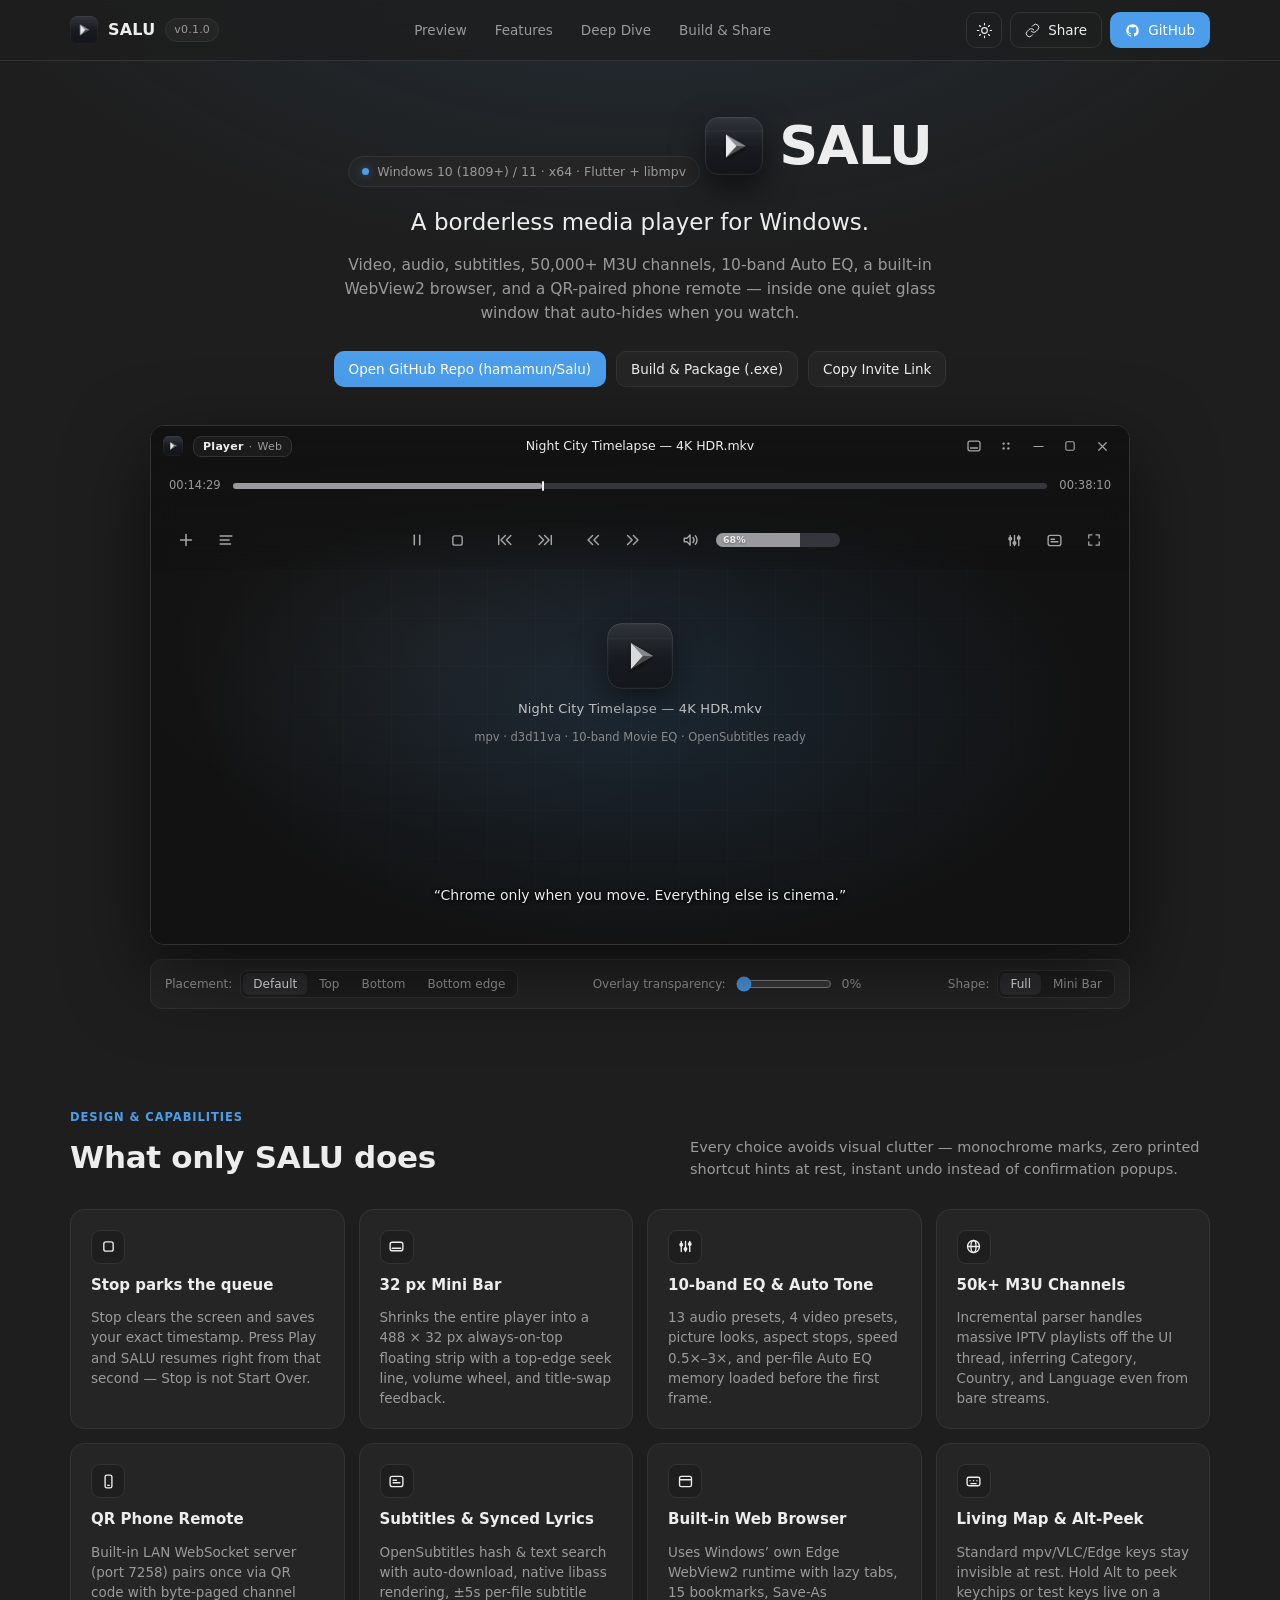
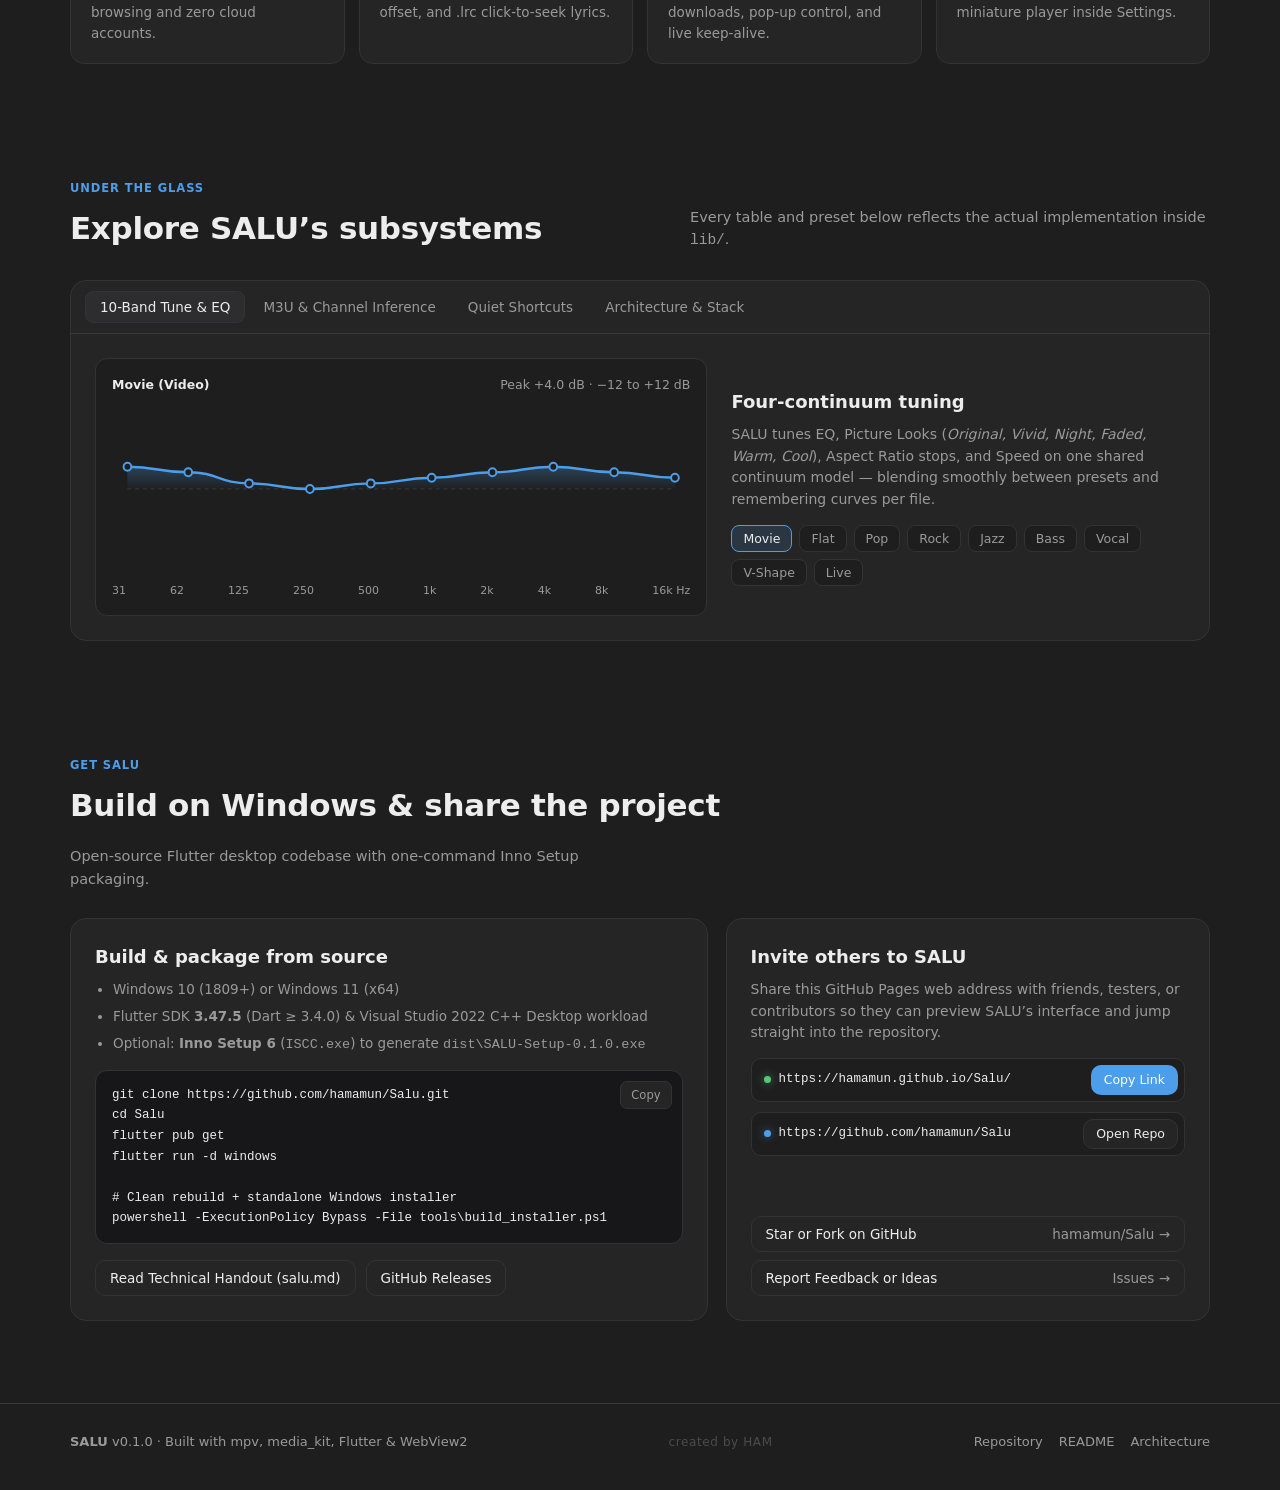
==== commit 05b2ea9a: "docs(pages): display explicit GitHub repo URL and button in showcase Co-authored-by: arena-agent <29" ====
--- a/docs/index.html
+++ b/docs/index.html
@@ -80,7 +80,7 @@
             and a QR-paired phone remote — inside one quiet glass window that auto-hides when you watch.
           </p>
           <div class="hero-ctas">
-            <a class="btn btn-primary" href="https://github.com/hamamun/Salu" target="_blank" rel="noopener">Explore Repository</a>
+            <a class="btn btn-primary" href="https://github.com/hamamun/Salu" target="_blank" rel="noopener">Open GitHub Repo (hamamun/Salu)</a>
             <a class="btn" href="#install">Build &amp; Package (.exe)</a>
             <button id="shareHeroBtn" class="btn" type="button">Copy Invite Link</button>
           </div>
@@ -717,10 +717,16 @@
                 Share this GitHub Pages web address with friends, testers, or contributors so they can preview SALU&rsquo;s interface and jump straight into the repository.
               </p>
 
-              <div class="share-box" style="margin-bottom:14px;">
+              <div class="share-box" style="margin-bottom:10px;">
                 <span class="status-dot"></span>
                 <span class="share-url" id="shareUrlText">https://hamamun.github.io/Salu/</span>
                 <button id="copyShareUrlBtn" class="btn btn-primary" type="button" style="height:30px; padding:0 12px; font-size:12.5px;">Copy Link</button>
+              </div>
+
+              <div class="share-box" style="margin-bottom:14px;">
+                <span class="status-dot accent"></span>
+                <span class="share-url">https://github.com/hamamun/Salu</span>
+                <a class="btn" href="https://github.com/hamamun/Salu" target="_blank" rel="noopener" style="height:30px; padding:0 12px; font-size:12.5px;">Open Repo</a>
               </div>
             </div>
 
